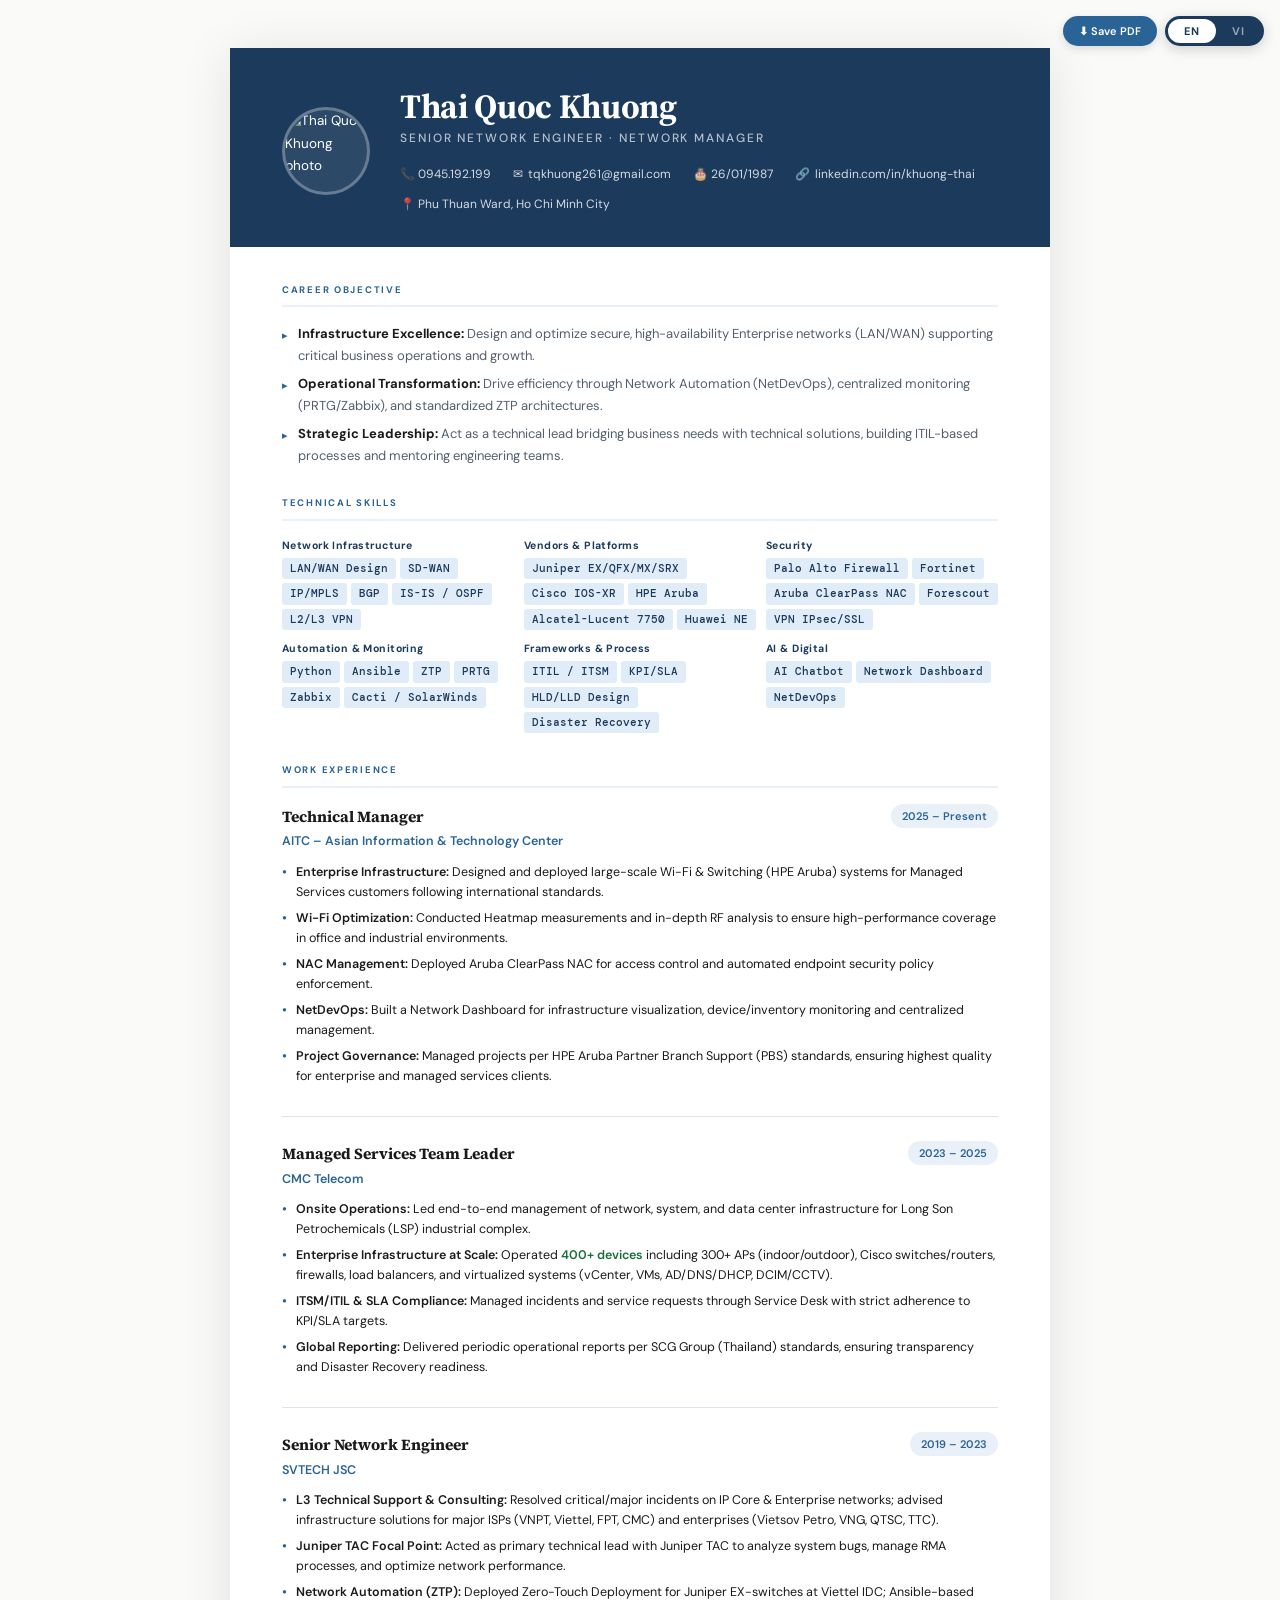
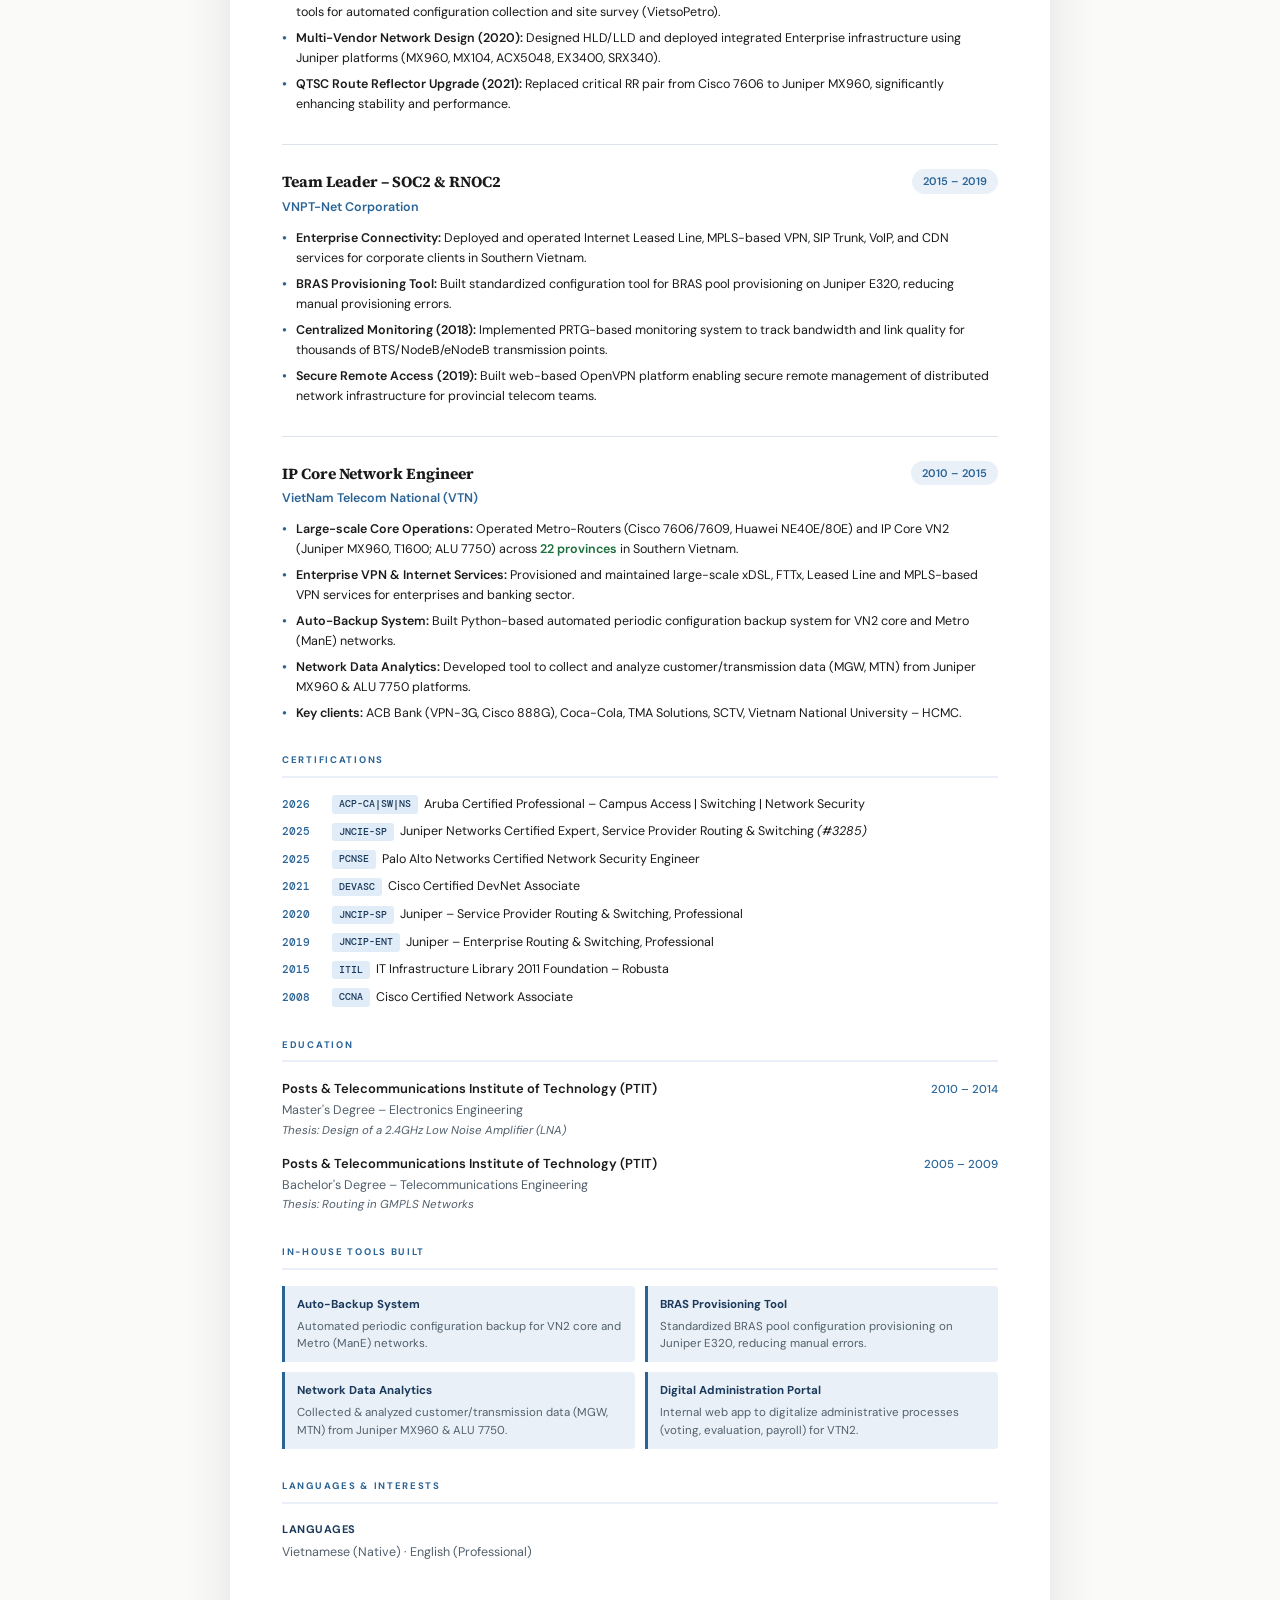
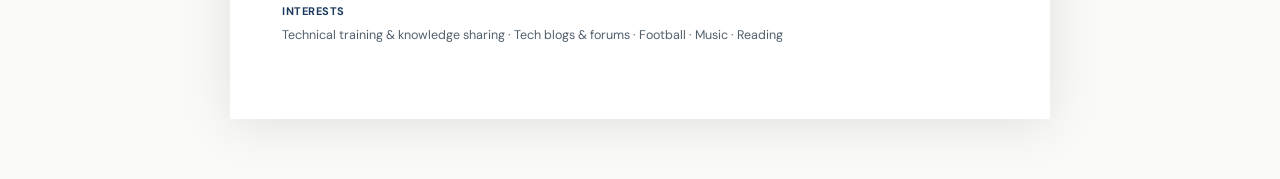
==== General/index.html @ 01f26ecb "Add CV General" ====
<!DOCTYPE html>
<html lang="en">
<head>
<meta charset="UTF-8">
<meta name="viewport" content="width=device-width, initial-scale=1.0">
<title>Thai Quoc Khuong – CV 2026</title>
<link href="https://fonts.googleapis.com/css2?family=Source+Serif+4:wght@400;600;700&family=DM+Sans:wght@300;400;500;600&family=DM+Mono:wght@400;500&display=swap" rel="stylesheet">
<style>
  :root {
    --bg: #fafaf8;
    --surface: #ffffff;
    --accent: #1b3a5c;
    --accent2: #2a6496;
    --accent-light: #e9f0f7;
    --text: #1a1a1a;
    --text-muted: #52606d;
    --border: #dde3ea;
    --tag-bg: #e0ecf7;
    --tag-text: #1b3a5c;
    --metric: #1b6f3a;
  }

  * { margin: 0; padding: 0; box-sizing: border-box; }

  body {
    font-family: 'DM Sans', sans-serif;
    background: var(--bg);
    color: var(--text);
    font-size: 13.5px;
    line-height: 1.65;
  }

  /* ── Controls ── */
  .controls {
    position: fixed;
    top: 16px; right: 16px;
    z-index: 999;
    display: flex;
    gap: 8px;
    align-items: center;
  }
  .lang-toggle {
    display: flex;
    background: var(--accent);
    border-radius: 30px;
    padding: 3px;
    box-shadow: 0 3px 14px rgba(0,0,0,0.18);
  }
  .lang-btn {
    padding: 5px 16px;
    border: none;
    border-radius: 26px;
    cursor: pointer;
    font-family: 'DM Sans', sans-serif;
    font-weight: 700;
    font-size: 11px;
    letter-spacing: 0.09em;
    transition: all 0.2s;
    background: transparent;
    color: rgba(255,255,255,0.55);
  }
  .lang-btn.active { background: #fff; color: var(--accent); }
  .ctrl-btn {
    padding: 8px 16px;
    border: none;
    border-radius: 20px;
    cursor: pointer;
    font-family: 'DM Sans', sans-serif;
    font-weight: 600;
    font-size: 11px;
    box-shadow: 0 3px 10px rgba(0,0,0,0.13);
    transition: 0.2s;
  }
  .btn-pdf  { background: var(--accent2); color: #fff; }
  .btn-pdf:hover { background: var(--accent); }

  /* ── Lang switching ── */
  [data-lang] { display: none; }
  body.lang-en [data-lang="en"],
  body.lang-vi [data-lang="vi"] { display: contents; }

  /* ── Page wrapper ── */
  .page {
    max-width: 820px;
    margin: 48px auto 60px;
    background: var(--surface);
    box-shadow: 0 6px 48px rgba(0,0,0,0.10);
  }

  /* ── Header ── */
  .cv-header {
    background: var(--accent);
    color: #fff;
    padding: 40px 52px 32px;
    display: flex;
    gap: 30px;
    align-items: center;
  }
  .header-photo-wrap {
    flex-shrink: 0;
  }
  .header-photo {
    width: 88px; height: 88px;
    border-radius: 50%;
    border: 3px solid rgba(255,255,255,0.28);
    object-fit: cover;
    display: block;
    background: rgba(255,255,255,0.08);
  }
  .header-info { flex: 1; }
  .header-name {
    font-family: 'Source Serif 4', serif;
    font-size: 34px;
    font-weight: 700;
    letter-spacing: -0.01em;
    line-height: 1.1;
    margin-bottom: 4px;
  }
  .header-title {
    font-size: 12px;
    font-weight: 500;
    letter-spacing: 0.16em;
    text-transform: uppercase;
    color: rgba(255,255,255,0.68);
    margin-bottom: 16px;
  }
  .contacts {
    display: flex;
    flex-wrap: wrap;
    gap: 10px 22px;
    font-size: 12px;
    color: rgba(255,255,255,0.82);
  }
  .contact-item { display: flex; align-items: center; gap: 5px; }
  .contact-item a { color: inherit; text-decoration: none; }

  /* ── Body ── */
  .cv-body { padding: 36px 52px 44px; }

  /* ── Section ── */
  .section { margin-bottom: 30px; }
  .section-title {
    font-size: 9.5px;
    font-weight: 700;
    letter-spacing: 0.18em;
    text-transform: uppercase;
    color: var(--accent2);
    padding-bottom: 7px;
    border-bottom: 2px solid var(--accent-light);
    margin-bottom: 16px;
  }

  /* ── Objective bullets ── */
  .obj-list { list-style: none; padding: 0; }
  .obj-list li {
    position: relative;
    padding-left: 16px;
    margin-bottom: 7px;
    font-size: 13px;
    color: var(--text-muted);
    line-height: 1.65;
  }
  .obj-list li::before {
    content: '▸';
    position: absolute; left: 0;
    color: var(--accent2);
    font-size: 11px;
    top: 3px;
  }
  .obj-list li strong { color: var(--text); }

  /* ── Skills grid ── */
  .skills-grid {
    display: grid;
    grid-template-columns: repeat(auto-fill, minmax(220px, 1fr));
    gap: 10px;
  }
  .skill-group { }
  .skill-label {
    font-size: 10.5px;
    font-weight: 700;
    color: var(--accent);
    margin-bottom: 4px;
    letter-spacing: 0.04em;
  }
  .skill-tags { display: flex; flex-wrap: wrap; gap: 4px; }
  .tag {
    background: var(--tag-bg);
    color: var(--tag-text);
    font-size: 10.5px;
    font-weight: 500;
    padding: 2px 8px;
    border-radius: 3px;
    font-family: 'DM Mono', monospace;
  }

  /* ── Experience ── */
  .exp-item {
    margin-bottom: 24px;
    padding-bottom: 24px;
    border-bottom: 1px solid var(--border);
  }
  .exp-item:last-child { border-bottom: none; margin-bottom: 0; padding-bottom: 0; }

  .exp-header {
    display: flex;
    justify-content: space-between;
    align-items: flex-start;
    gap: 12px;
    margin-bottom: 2px;
  }
  .exp-role {
    font-family: 'Source Serif 4', serif;
    font-size: 15.5px;
    font-weight: 700;
    color: var(--text);
  }
  .exp-date {
    font-size: 11px;
    font-weight: 600;
    color: var(--accent2);
    background: var(--accent-light);
    padding: 3px 11px;
    border-radius: 20px;
    white-space: nowrap;
    flex-shrink: 0;
  }
  .exp-company {
    font-size: 12.5px;
    font-weight: 600;
    color: var(--accent2);
    margin-bottom: 10px;
  }

  .exp-category {
    font-size: 10px;
    font-weight: 700;
    letter-spacing: 0.12em;
    text-transform: uppercase;
    color: var(--accent);
    margin: 10px 0 6px;
  }

  .bullet-list { list-style: none; padding: 0; }
  .bullet-list li {
    position: relative;
    padding-left: 14px;
    margin-bottom: 6px;
    font-size: 12.5px;
    color: var(--text);
    line-height: 1.6;
  }
  .bullet-list li::before {
    content: '•';
    position: absolute; left: 0;
    color: var(--accent2);
    font-weight: 700;
  }
  .bullet-list li strong { font-weight: 600; }
  .metric { color: var(--metric); font-weight: 600; }

  /* ── Certs ── */
  .cert-list { display: flex; flex-direction: column; gap: 7px; }
  .cert-row {
    display: flex;
    gap: 14px;
    align-items: baseline;
    font-size: 12.5px;
  }
  .cert-year {
    font-family: 'DM Mono', monospace;
    font-size: 11px;
    color: var(--accent2);
    font-weight: 500;
    min-width: 36px;
  }
  .cert-badge {
    display: inline-block;
    background: var(--tag-bg);
    color: var(--tag-text);
    font-family: 'DM Mono', monospace;
    font-size: 10px;
    font-weight: 500;
    padding: 1px 7px;
    border-radius: 3px;
    margin-right: 6px;
    vertical-align: middle;
  }
  .cert-name { color: var(--text); }

  /* ── Education ── */
  .edu-item { margin-bottom: 12px; }
  .edu-header {
    display: flex;
    justify-content: space-between;
    align-items: baseline;
    gap: 10px;
  }
  .edu-school { font-weight: 600; font-size: 13px; }
  .edu-year { font-size: 11.5px; color: var(--accent2); font-weight: 500; flex-shrink: 0; }
  .edu-degree { font-size: 12.5px; color: var(--text-muted); }
  .edu-thesis { font-size: 11.5px; color: var(--text-muted); font-style: italic; margin-top: 1px; }

  /* ── Tools ── */
  .tools-grid {
    display: grid;
    grid-template-columns: 1fr 1fr;
    gap: 10px;
  }
  .tool-card {
    background: var(--accent-light);
    border-left: 3px solid var(--accent2);
    padding: 10px 12px;
    border-radius: 0 4px 4px 0;
  }
  .tool-name {
    font-size: 11.5px;
    font-weight: 700;
    color: var(--accent);
    margin-bottom: 3px;
  }
  .tool-desc { font-size: 11.5px; color: var(--text-muted); line-height: 1.5; }

  /* ── Info row (languages / interests) ── */
  .info-row {
    display: flex;
    gap: 40px;
    flex-wrap: wrap;
  }
  .info-group { }
  .info-label { font-size: 11px; font-weight: 700; color: var(--accent); margin-bottom: 4px; letter-spacing: 0.05em; text-transform: uppercase; }
  .info-value { font-size: 12.5px; color: var(--text-muted); }

  /* ── Print ── */
  @media print {
    .controls { display: none; }
    body { background: #fff; }
    .page { box-shadow: none; margin: 0; max-width: 100%; }
    .exp-item { page-break-inside: avoid; }
  }

  @media (max-width: 640px) {
    .cv-header { flex-direction: column; padding: 28px 24px; }
    .cv-body { padding: 28px 24px; }
    .controls { top: 8px; right: 8px; }
    .tools-grid { grid-template-columns: 1fr; }
    .skills-grid { grid-template-columns: 1fr; }
  }
</style>
</head>
<body class="lang-en">

<!-- Controls -->
<div class="controls">
  <button class="ctrl-btn btn-pdf" onclick="window.print()">⬇ Save PDF</button>
  <div class="lang-toggle">
    <button class="lang-btn active" onclick="setLang('en')">EN</button>
    <button class="lang-btn" onclick="setLang('vi')">VI</button>
  </div>
</div>

<div class="page">

  <!-- HEADER -->
  <div class="cv-header">
    <div class="header-photo-wrap">
      <!-- Replace src with your actual photo URL -->
      <img class="header-photo" src="https://i.pravatar.cc/150?u=khuong" alt="Thai Quoc Khuong photo">
    </div>
    <div class="header-info">
      <div class="header-name">Thai Quoc Khuong</div>
      <div class="header-title">
        <span data-lang="en">Senior Network Engineer · Network Manager</span>
        <span data-lang="vi">Kỹ sư Mạng Cao cấp · Trưởng bộ phận Mạng</span>
      </div>
      <div class="contacts">
        <div class="contact-item">📞 0945.192.199</div>
        <div class="contact-item">✉ <a href="mailto:tqkhuong261@gmail.com">tqkhuong261@gmail.com</a></div>
        <div class="contact-item">🎂 26/01/1987</div>
        <div class="contact-item">🔗 <a href="https://linkedin.com/in/khuong-thai-77a56b158" target="_blank">linkedin.com/in/khuong-thai</a></div>
        <div class="contact-item">📍
          <span data-lang="en">Phu Thuan Ward, Ho Chi Minh City</span>
          <span data-lang="vi">Phường Phú Thuận, TP.HCM</span>
        </div>
      </div>
    </div>
  </div>

  <div class="cv-body">

    <!-- OBJECTIVE -->
    <div class="section">
      <div class="section-title">
        <span data-lang="en">Career Objective</span>
        <span data-lang="vi">Mục tiêu nghề nghiệp</span>
      </div>
      <ul class="obj-list">
        <li>
          <span data-lang="en"><strong>Infrastructure Excellence:</strong> Design and optimize secure, high-availability Enterprise networks (LAN/WAN) supporting critical business operations and growth.</span>
          <span data-lang="vi"><strong>Vận hành & Ổn định:</strong> Đảm bảo hạ tầng mạng LAN/WAN tại trụ sở và các chi nhánh luôn có tính sẵn sàng cao (High Availability), tuân thủ nghiêm ngặt các tiêu chuẩn an ninh thông tin.</span>
        </li>
        <li>
          <span data-lang="en"><strong>Operational Transformation:</strong> Drive efficiency through Network Automation (NetDevOps), centralized monitoring (PRTG/Zabbix), and standardized ZTP architectures.</span>
          <span data-lang="vi"><strong>Tối ưu & Tự động hóa:</strong> Áp dụng kinh nghiệm NetDevOps để xây dựng hệ thống giám sát tập trung (PRTG/Cacti), tự động hóa cấu hình và tối ưu hóa băng thông giữa các Site và DR Site.</span>
        </li>
        <li>
          <span data-lang="en"><strong>Strategic Leadership:</strong> Act as a technical lead bridging business needs with technical solutions, building ITIL-based processes and mentoring engineering teams.</span>
          <span data-lang="vi"><strong>Quản trị chiến lược:</strong> Xây dựng quy trình vận hành mạng chuẩn ITIL, kết nối đội ngũ kỹ thuật và các bộ phận nghiệp vụ để hỗ trợ các dự án chuyển đổi số hạ tầng.</span>
        </li>
      </ul>
    </div>

    <!-- TECHNICAL SKILLS -->
    <div class="section">
      <div class="section-title">
        <span data-lang="en">Technical Skills</span>
        <span data-lang="vi">Kỹ năng kỹ thuật</span>
      </div>
      <div class="skills-grid">
        <div class="skill-group">
          <div class="skill-label">
            <span data-lang="en">Network Infrastructure</span>
            <span data-lang="vi">Hạ tầng mạng</span>
          </div>
          <div class="skill-tags">
            <span class="tag">LAN/WAN Design</span>
            <span class="tag">SD-WAN</span>
            <span class="tag">IP/MPLS</span>
            <span class="tag">BGP</span>
            <span class="tag">IS-IS / OSPF</span>
            <span class="tag">L2/L3 VPN</span>
          </div>
        </div>
        <div class="skill-group">
          <div class="skill-label">
            <span data-lang="en">Vendors & Platforms</span>
            <span data-lang="vi">Thiết bị & Nền tảng</span>
          </div>
          <div class="skill-tags">
            <span class="tag">Juniper EX/QFX/MX/SRX</span>
            <span class="tag">Cisco IOS-XR</span>
            <span class="tag">HPE Aruba</span>
            <span class="tag">Alcatel-Lucent 7750</span>
            <span class="tag">Huawei NE</span>
          </div>
        </div>
        <div class="skill-group">
          <div class="skill-label">
            <span data-lang="en">Security</span>
            <span data-lang="vi">Bảo mật</span>
          </div>
          <div class="skill-tags">
            <span class="tag">Palo Alto Firewall</span>
            <span class="tag">Fortinet</span>
            <span class="tag">Aruba ClearPass NAC</span>
            <span class="tag">Forescout</span>
            <span class="tag">VPN IPsec/SSL</span>
          </div>
        </div>
        <div class="skill-group">
          <div class="skill-label">
            <span data-lang="en">Automation & Monitoring</span>
            <span data-lang="vi">Tự động hóa & Giám sát</span>
          </div>
          <div class="skill-tags">
            <span class="tag">Python</span>
            <span class="tag">Ansible</span>
            <span class="tag">ZTP</span>
            <span class="tag">PRTG</span>
            <span class="tag">Zabbix</span>
            <span class="tag">Cacti / SolarWinds</span>
          </div>
        </div>
        <div class="skill-group">
          <div class="skill-label">
            <span data-lang="en">Frameworks & Process</span>
            <span data-lang="vi">Quy trình & Phương pháp</span>
          </div>
          <div class="skill-tags">
            <span class="tag">ITIL / ITSM</span>
            <span class="tag">KPI/SLA</span>
            <span class="tag">HLD/LLD Design</span>
            <span class="tag">Disaster Recovery</span>
          </div>
        </div>
        <div class="skill-group">
          <div class="skill-label">AI & Digital</div>
          <div class="skill-tags">
            <span class="tag">AI Chatbot</span>
            <span class="tag">Network Dashboard</span>
            <span class="tag">NetDevOps</span>
          </div>
        </div>
      </div>
    </div>

    <!-- EXPERIENCE -->
    <div class="section">
      <div class="section-title">
        <span data-lang="en">Work Experience</span>
        <span data-lang="vi">Kinh nghiệm làm việc</span>
      </div>

      <!-- AITC -->
      <div class="exp-item">
        <div class="exp-header">
          <div class="exp-role">
            <span data-lang="en">Technical Manager</span>
            <span data-lang="vi">Trưởng bộ phận Kỹ thuật</span>
          </div>
          <div class="exp-date">2025 – <span data-lang="en">Present</span><span data-lang="vi">Nay</span></div>
        </div>
        <div class="exp-company">AITC – Asian Information & Technology Center</div>
        <ul class="bullet-list">
          <li>
            <span data-lang="en"><strong>Enterprise Infrastructure:</strong> Designed and deployed large-scale Wi-Fi & Switching (HPE Aruba) systems for Managed Services customers following international standards.</span>
            <span data-lang="vi"><strong>Hạ tầng Enterprise:</strong> Thiết kế và triển khai hệ thống mạng Wi-Fi & Switching (HPE Aruba) quy mô lớn cho khách hàng Managed Services theo tiêu chuẩn quốc tế.</span>
          </li>
          <li>
            <span data-lang="en"><strong>Wi-Fi Optimization:</strong> Conducted Heatmap measurements and in-depth RF analysis to ensure high-performance coverage in office and industrial environments.</span>
            <span data-lang="vi"><strong>Tối ưu hóa Wi-Fi:</strong> Đo kiểm Heatmap và phân tích vô tuyến (RF) chuyên sâu, đảm bảo vùng phủ sóng hiệu suất cao cho môi trường văn phòng và nhà xưởng.</span>
          </li>
          <li>
            <span data-lang="en"><strong>NAC Management:</strong> Deployed Aruba ClearPass NAC for access control and automated endpoint security policy enforcement.</span>
            <span data-lang="vi"><strong>Quản trị NAC:</strong> Triển khai giải pháp Aruba ClearPass NAC để kiểm soát truy cập và tự động hóa chính sách an ninh thiết bị đầu cuối.</span>
          </li>
          <li>
            <span data-lang="en"><strong>NetDevOps:</strong> Built a Network Dashboard for infrastructure visualization, device/inventory monitoring and centralized management.</span>
            <span data-lang="vi"><strong>Số hóa vận hành (NetDevOps):</strong> Xây dựng Network Dashboard giúp trực quan hóa dữ liệu hạ tầng, giám sát danh sách thiết bị/vật tư tập trung.</span>
          </li>
          <li>
            <span data-lang="en"><strong>Project Governance:</strong> Managed projects per HPE Aruba Partner Branch Support (PBS) standards, ensuring highest quality for enterprise and managed services clients.</span>
            <span data-lang="vi"><strong>Chuẩn hóa dự án:</strong> Quản lý và thực thi dự án theo tiêu chuẩn Partner HPE Aruba (PBS), đảm bảo chất lượng dịch vụ cao nhất cho khách hàng doanh nghiệp và Managed Services.</span>
          </li>
        </ul>
      </div>

      <!-- CMC Telecom -->
      <div class="exp-item">
        <div class="exp-header">
          <div class="exp-role">
            <span data-lang="en">Managed Services Team Leader</span>
            <span data-lang="vi">Trưởng nhóm Quản lý Dịch vụ</span>
          </div>
          <div class="exp-date">2023 – 2025</div>
        </div>
        <div class="exp-company">CMC Telecom</div>
        <ul class="bullet-list">
          <li>
            <span data-lang="en"><strong>Onsite Operations:</strong> Led end-to-end management of network, system, and data center infrastructure for Long Son Petrochemicals (LSP) industrial complex.</span>
            <span data-lang="vi"><strong>Quản lý vận hành toàn diện:</strong> Điều hành đội ngũ Onsite quản trị hạ tầng Mạng, Hệ thống và Data Center cho Tổ hợp hóa dầu Long Sơn (LSP).</span>
          </li>
          <li>
            <span data-lang="en"><strong>Enterprise Infrastructure at Scale:</strong> Operated <span class="metric">400+ devices</span> including 300+ APs (indoor/outdoor), Cisco switches/routers, firewalls, load balancers, and virtualized systems (vCenter, VMs, AD/DNS/DHCP, DCIM/CCTV).</span>
            <span data-lang="vi"><strong>Hạ tầng Enterprise quy mô lớn:</strong> Vận hành hệ thống <span class="metric">400+ thiết bị</span> (300+ APs, Cisco Switch/Router, Wireless, Firewall, Load Balancer) và hệ thống ảo hóa (vCenter, VMs, AD/DNS/DHCP, DCIM/CCTV).</span>
          </li>
          <li>
            <span data-lang="en"><strong>ITSM/ITIL & SLA Compliance:</strong> Managed incidents and service requests through Service Desk with strict adherence to KPI/SLA targets.</span>
            <span data-lang="vi"><strong>Tiêu chuẩn ITIL & SLA:</strong> Tiếp nhận và xử lý sự cố qua ServiceDesk, tuân thủ nghiêm ngặt KPI/SLA và quy trình ITSM/ITIL Foundation.</span>
          </li>
          <li>
            <span data-lang="en"><strong>Global Reporting:</strong> Delivered periodic operational reports per SCG Group (Thailand) standards, ensuring transparency and Disaster Recovery readiness.</span>
            <span data-lang="vi"><strong>Báo cáo quốc tế:</strong> Thực hiện giám sát tập trung qua PRTG/Cacti và báo cáo vận hành theo tiêu chuẩn tập đoàn SCG (Thái Lan), đảm bảo sẵn sàng cho kịch bản Disaster Recovery.</span>
          </li>
        </ul>
      </div>

      <!-- SVTECH -->
      <div class="exp-item">
        <div class="exp-header">
          <div class="exp-role">
            <span data-lang="en">Senior Network Engineer</span>
            <span data-lang="vi">Kỹ sư mạng cấp cao</span>
          </div>
          <div class="exp-date">2019 – 2023</div>
        </div>
        <div class="exp-company">SVTECH JSC</div>
        <ul class="bullet-list">
          <li>
            <span data-lang="en"><strong>L3 Technical Support & Consulting:</strong> Resolved critical/major incidents on IP Core & Enterprise networks; advised infrastructure solutions for major ISPs (VNPT, Viettel, FPT, CMC) and enterprises (Vietsov Petro, VNG, QTSC, TTC).</span>
            <span data-lang="vi"><strong>Hỗ trợ kỹ thuật L3 & Tư vấn giải pháp:</strong> Xử lý sự cố Critical/Major trên hệ thống mạng và tư vấn hạ tầng cho nhóm Enterprise lớn (Vietsov Petro, VNG, QTSC, TTC) và các ISP.</span>
          </li>
          <li>
            <span data-lang="en"><strong>Juniper TAC Focal Point:</strong> Acted as primary technical lead with Juniper TAC to analyze system bugs, manage RMA processes, and optimize network performance.</span>
            <span data-lang="vi"><strong>Đầu mối Juniper TAC:</strong> Đại diện kỹ thuật phối hợp với Juniper TAC phân tích lỗi hệ thống (Bug), thực hiện RMA và tối ưu hóa hiệu suất mạng.</span>
          </li>
          <li>
            <span data-lang="en"><strong>Network Automation (ZTP):</strong> Deployed Zero-Touch Deployment for Juniper EX-switches at Viettel IDC; Ansible-based tools for automated configuration collection and site survey (VietsoPetro).</span>
            <span data-lang="vi"><strong>Tự động hóa (ZTP):</strong> Triển khai Zero-Touch Deployment cho EX-Switch tại Viettel-IDC; ứng dụng Ansible tự động hóa thu thập cấu hình/Site Survey tại VietsoPetro.</span>
          </li>
          <li>
            <span data-lang="en"><strong>Multi-Vendor Network Design (2020):</strong> Designed HLD/LLD and deployed integrated Enterprise infrastructure using Juniper platforms (MX960, MX104, ACX5048, EX3400, SRX340).</span>
            <span data-lang="vi"><strong>Thiết kế mạng đa chủng loại (2020):</strong> Thiết kế HLD/LLD và triển khai hạ tầng Enterprise tích hợp sử dụng Juniper MX960, MX104, ACX5048, EX3400, SRX340.</span>
          </li>
          <li>
            <span data-lang="en"><strong>QTSC Route Reflector Upgrade (2021):</strong> Replaced critical RR pair from Cisco 7606 to Juniper MX960, significantly enhancing stability and performance.</span>
            <span data-lang="vi"><strong>Nâng cấp Route Reflector QTSC (2021):</strong> Thay thế cặp Route Reflector từ Cisco 7606 sang Juniper MX960, cải thiện đáng kể tính ổn định và hiệu suất.</span>
          </li>
        </ul>
      </div>

      <!-- VNPT-NET -->
      <div class="exp-item">
        <div class="exp-header">
          <div class="exp-role">
            <span data-lang="en">Team Leader – SOC2 & RNOC2</span>
            <span data-lang="vi">Trưởng nhóm Dịch vụ – SOC2 & RNOC2</span>
          </div>
          <div class="exp-date">2015 – 2019</div>
        </div>
        <div class="exp-company">VNPT-Net Corporation</div>
        <ul class="bullet-list">
          <li>
            <span data-lang="en"><strong>Enterprise Connectivity:</strong> Deployed and operated Internet Leased Line, MPLS-based VPN, SIP Trunk, VoIP, and CDN services for corporate clients in Southern Vietnam.</span>
            <span data-lang="vi"><strong>Quản trị WAN & Dịch vụ Enterprise:</strong> Triển khai và vận hành Internet Leased Line, VPN IP/MPLS, SIP Trunk, VoIP, CDN cho khối khách hàng tập đoàn và doanh nghiệp lớn tại miền Nam.</span>
          </li>
          <li>
            <span data-lang="en"><strong>BRAS Provisioning Tool:</strong> Built standardized configuration tool for BRAS pool provisioning on Juniper E320, reducing manual provisioning errors.</span>
            <span data-lang="vi"><strong>BRAS Provisioning Tool:</strong> Công cụ chuẩn hoá cấu hình khai báo Pool BRAS trên Juniper E320, giảm thiểu sai sót thủ công.</span>
          </li>
          <li>
            <span data-lang="en"><strong>Centralized Monitoring (2018):</strong> Implemented PRTG-based monitoring system to track bandwidth and link quality for thousands of BTS/NodeB/eNodeB transmission points.</span>
            <span data-lang="vi"><strong>Hệ thống giám sát (2018):</strong> Triển khai giải pháp PRTG theo dõi băng thông và chất lượng kênh truyền cho hàng nghìn điểm kết nối BTS/NodeB/eNodeB.</span>
          </li>
          <li>
            <span data-lang="en"><strong>Secure Remote Access (2019):</strong> Built web-based OpenVPN platform enabling secure remote management of distributed network infrastructure for provincial telecom teams.</span>
            <span data-lang="vi"><strong>Giải pháp Remote Access (2019):</strong> Xây dựng nền tảng truy cập từ xa qua OpenVPN cho các Viễn thông tỉnh/thành quản trị thiết bị từ xa an toàn.</span>
          </li>
        </ul>
      </div>

      <!-- VTN -->
      <div class="exp-item">
        <div class="exp-header">
          <div class="exp-role">
            <span data-lang="en">IP Core Network Engineer</span>
            <span data-lang="vi">Kỹ sư mạng IP Core</span>
          </div>
          <div class="exp-date">2010 – 2015</div>
        </div>
        <div class="exp-company">
          <span data-lang="en">VietNam Telecom National (VTN)</span>
          <span data-lang="vi">Công ty Viễn thông Liên tỉnh (VTN)</span>
        </div>
        <ul class="bullet-list">
          <li>
            <span data-lang="en"><strong>Large-scale Core Operations:</strong> Operated Metro-Routers (Cisco 7606/7609, Huawei NE40E/80E) and IP Core VN2 (Juniper MX960, T1600; ALU 7750) across <span class="metric">22 provinces</span> in Southern Vietnam.</span>
            <span data-lang="vi"><strong>Quản trị hạ tầng WAN/LAN quy mô lớn:</strong> Vận hành và tối ưu hệ thống Core/Edge đa nền tảng (Cisco 7606/7609, Huawei NE40E, Juniper MX960/T1600, ALU 7750) tại <span class="metric">22 tỉnh/thành</span> khu vực phía Nam.</span>
          </li>
          <li>
            <span data-lang="en"><strong>Enterprise VPN & Internet Services:</strong> Provisioned and maintained large-scale xDSL, FTTx, Leased Line and MPLS-based VPN services for enterprises and banking sector.</span>
            <span data-lang="vi"><strong>VPN Doanh nghiệp & Dịch vụ Internet:</strong> Cung cấp và duy trì ổn định hạ tầng xDSL, FTTx, Leased Line và VPN IP/MPLS cho tập đoàn lớn và ngân hàng.</span>
          </li>
          <li>
            <span data-lang="en"><strong>Auto-Backup System:</strong> Built Python-based automated periodic configuration backup system for VN2 core and Metro (ManE) networks.</span>
            <span data-lang="vi"><strong>Hệ thống Auto-Backup:</strong> Xây dựng công cụ Python tự động hóa sao lưu cấu hình định kỳ cho toàn bộ hệ thống lõi VN2 và Metro (ManE).</span>
          </li>
          <li>
            <span data-lang="en"><strong>Network Data Analytics:</strong> Developed tool to collect and analyze customer/transmission data (MGW, MTN) from Juniper MX960 & ALU 7750 platforms.</span>
            <span data-lang="vi"><strong>Network Data Analytics:</strong> Phát triển công cụ thống kê dữ liệu khách hàng và kênh truyền (MGW, MTN) trực tiếp từ Juniper MX960 & ALU 7750.</span>
          </li>
          <li>
            <span data-lang="en"><strong>Key clients:</strong> ACB Bank (VPN-3G, Cisco 888G), Coca-Cola, TMA Solutions, SCTV, Vietnam National University – HCMC.</span>
            <span data-lang="vi"><strong>Khách hàng tiêu biểu:</strong> Ngân hàng ACB (VPN-3G, Cisco 888G), Coca-Cola, TMA Solutions, SCTV, Đại học Quốc gia TP.HCM.</span>
          </li>
        </ul>
      </div>
    </div>

    <!-- CERTIFICATIONS -->
    <div class="section">
      <div class="section-title">
        <span data-lang="en">Certifications</span>
        <span data-lang="vi">Chứng chỉ</span>
      </div>
      <div class="cert-list">
        <div class="cert-row">
          <span class="cert-year">2026</span>
          <span><span class="cert-badge">ACP-CA|SW|NS</span><span class="cert-name">Aruba Certified Professional – Campus Access | Switching | Network Security</span></span>
        </div>
        <div class="cert-row">
          <span class="cert-year">2025</span>
          <span><span class="cert-badge">JNCIE-SP</span><span class="cert-name">Juniper Networks Certified Expert, Service Provider Routing & Switching <em>(#3285)</em></span></span>
        </div>
        <div class="cert-row">
          <span class="cert-year">2025</span>
          <span><span class="cert-badge">PCNSE</span><span class="cert-name">Palo Alto Networks Certified Network Security Engineer</span></span>
        </div>
        <div class="cert-row">
          <span class="cert-year">2021</span>
          <span><span class="cert-badge">DEVASC</span><span class="cert-name">Cisco Certified DevNet Associate</span></span>
        </div>
        <div class="cert-row">
          <span class="cert-year">2020</span>
          <span><span class="cert-badge">JNCIP-SP</span><span class="cert-name">Juniper – Service Provider Routing & Switching, Professional</span></span>
        </div>
        <div class="cert-row">
          <span class="cert-year">2019</span>
          <span><span class="cert-badge">JNCIP-ENT</span><span class="cert-name">Juniper – Enterprise Routing & Switching, Professional</span></span>
        </div>
        <div class="cert-row">
          <span class="cert-year">2015</span>
          <span><span class="cert-badge">ITIL</span><span class="cert-name">IT Infrastructure Library 2011 Foundation – Robusta</span></span>
        </div>
        <div class="cert-row">
          <span class="cert-year">2008</span>
          <span><span class="cert-badge">CCNA</span><span class="cert-name">Cisco Certified Network Associate</span></span>
        </div>
      </div>
    </div>

    <!-- EDUCATION -->
    <div class="section">
      <div class="section-title">
        <span data-lang="en">Education</span>
        <span data-lang="vi">Học vấn</span>
      </div>
      <div class="edu-item">
        <div class="edu-header">
          <div class="edu-school">
            <span data-lang="en">Posts & Telecommunications Institute of Technology (PTIT)</span>
            <span data-lang="vi">Học viện Công nghệ Bưu chính Viễn thông (PTIT)</span>
          </div>
          <div class="edu-year">2010 – 2014</div>
        </div>
        <div class="edu-degree">
          <span data-lang="en">Master's Degree – Electronics Engineering</span>
          <span data-lang="vi">Thạc sỹ Điện – Điện tử</span>
        </div>
        <div class="edu-thesis">
          <span data-lang="en">Thesis: Design of a 2.4GHz Low Noise Amplifier (LNA)</span>
          <span data-lang="vi">Luận văn: Thiết kế bộ Low Noise Amplifier cho tần số 2.4GHz (LNA)</span>
        </div>
      </div>
      <div class="edu-item">
        <div class="edu-header">
          <div class="edu-school">
            <span data-lang="en">Posts & Telecommunications Institute of Technology (PTIT)</span>
            <span data-lang="vi">Học viện Công nghệ Bưu chính Viễn thông (PTIT)</span>
          </div>
          <div class="edu-year">2005 – 2009</div>
        </div>
        <div class="edu-degree">
          <span data-lang="en">Bachelor's Degree – Telecommunications Engineering</span>
          <span data-lang="vi">Kỹ sư Điện tử Viễn thông</span>
        </div>
        <div class="edu-thesis">
          <span data-lang="en">Thesis: Routing in GMPLS Networks</span>
          <span data-lang="vi">Luận văn: Định tuyến trong GMPLS</span>
        </div>
      </div>
    </div>

    <!-- TOOLS -->
    <div class="section">
      <div class="section-title">
        <span data-lang="en">In-House Tools Built</span>
        <span data-lang="vi">Công cụ tự phát triển</span>
      </div>
      <div class="tools-grid">
        <div class="tool-card">
          <div class="tool-name">Auto-Backup System</div>
          <div class="tool-desc">
            <span data-lang="en">Automated periodic configuration backup for VN2 core and Metro (ManE) networks.</span>
            <span data-lang="vi">Tự động hóa sao lưu cấu hình định kỳ cho toàn bộ hệ thống lõi VN2 và mạng Metro (ManE).</span>
          </div>
        </div>
        <div class="tool-card">
          <div class="tool-name">BRAS Provisioning Tool</div>
          <div class="tool-desc">
            <span data-lang="en">Standardized BRAS pool configuration provisioning on Juniper E320, reducing manual errors.</span>
            <span data-lang="vi">Chuẩn hoá cấu hình khai báo Pool BRAS trên Juniper E320, giảm thiểu sai sót thủ công.</span>
          </div>
        </div>
        <div class="tool-card">
          <div class="tool-name">Network Data Analytics</div>
          <div class="tool-desc">
            <span data-lang="en">Collected & analyzed customer/transmission data (MGW, MTN) from Juniper MX960 & ALU 7750.</span>
            <span data-lang="vi">Thống kê dữ liệu khách hàng và kênh truyền (MGW, MTN) trực tiếp từ Juniper MX960 & ALU 7750.</span>
          </div>
        </div>
        <div class="tool-card">
          <div class="tool-name">Digital Administration Portal</div>
          <div class="tool-desc">
            <span data-lang="en">Internal web app to digitalize administrative processes (voting, evaluation, payroll) for VTN2.</span>
            <span data-lang="vi">Website số hóa quy trình quản trị nội bộ (bình bầu, đánh giá tín nhiệm, tính lương) cho VTN2.</span>
          </div>
        </div>
      </div>
    </div>

    <!-- LANGUAGES & INTERESTS -->
    <div class="section">
      <div class="section-title">
        <span data-lang="en">Languages & Interests</span>
        <span data-lang="vi">Ngôn ngữ & Sở thích</span>
      </div>
      <div class="info-row">
        <div class="info-group">
          <div class="info-label">
            <span data-lang="en">Languages</span>
            <span data-lang="vi">Ngôn ngữ</span>
          </div>
          <div class="info-value">
            <span data-lang="en">Vietnamese (Native) · English (Professional)</span>
            <span data-lang="vi">Tiếng Việt (Bản ngữ) · Tiếng Anh (Chuyên nghiệp)</span>
          </div>
        </div>
        <div class="info-group">
          <div class="info-label">
            <span data-lang="en">Interests</span>
            <span data-lang="vi">Sở thích</span>
          </div>
          <div class="info-value">
            <span data-lang="en">Technical training & knowledge sharing · Tech blogs & forums · Football · Music · Reading</span>
            <span data-lang="vi">Đào tạo & chia sẻ kiến thức · Đọc blog & diễn đàn công nghệ · Đá bóng · Nghe nhạc · Đọc sách</span>
          </div>
        </div>
      </div>
    </div>

  </div><!-- end cv-body -->
</div><!-- end page -->

<script>
  function setLang(lang) {
    document.body.className = 'lang-' + lang;
    document.querySelectorAll('.lang-btn').forEach(b => {
      b.classList.toggle('active', b.textContent.toLowerCase() === lang);
    });
    document.documentElement.lang = lang;
  }
</script>
</body>
</html>
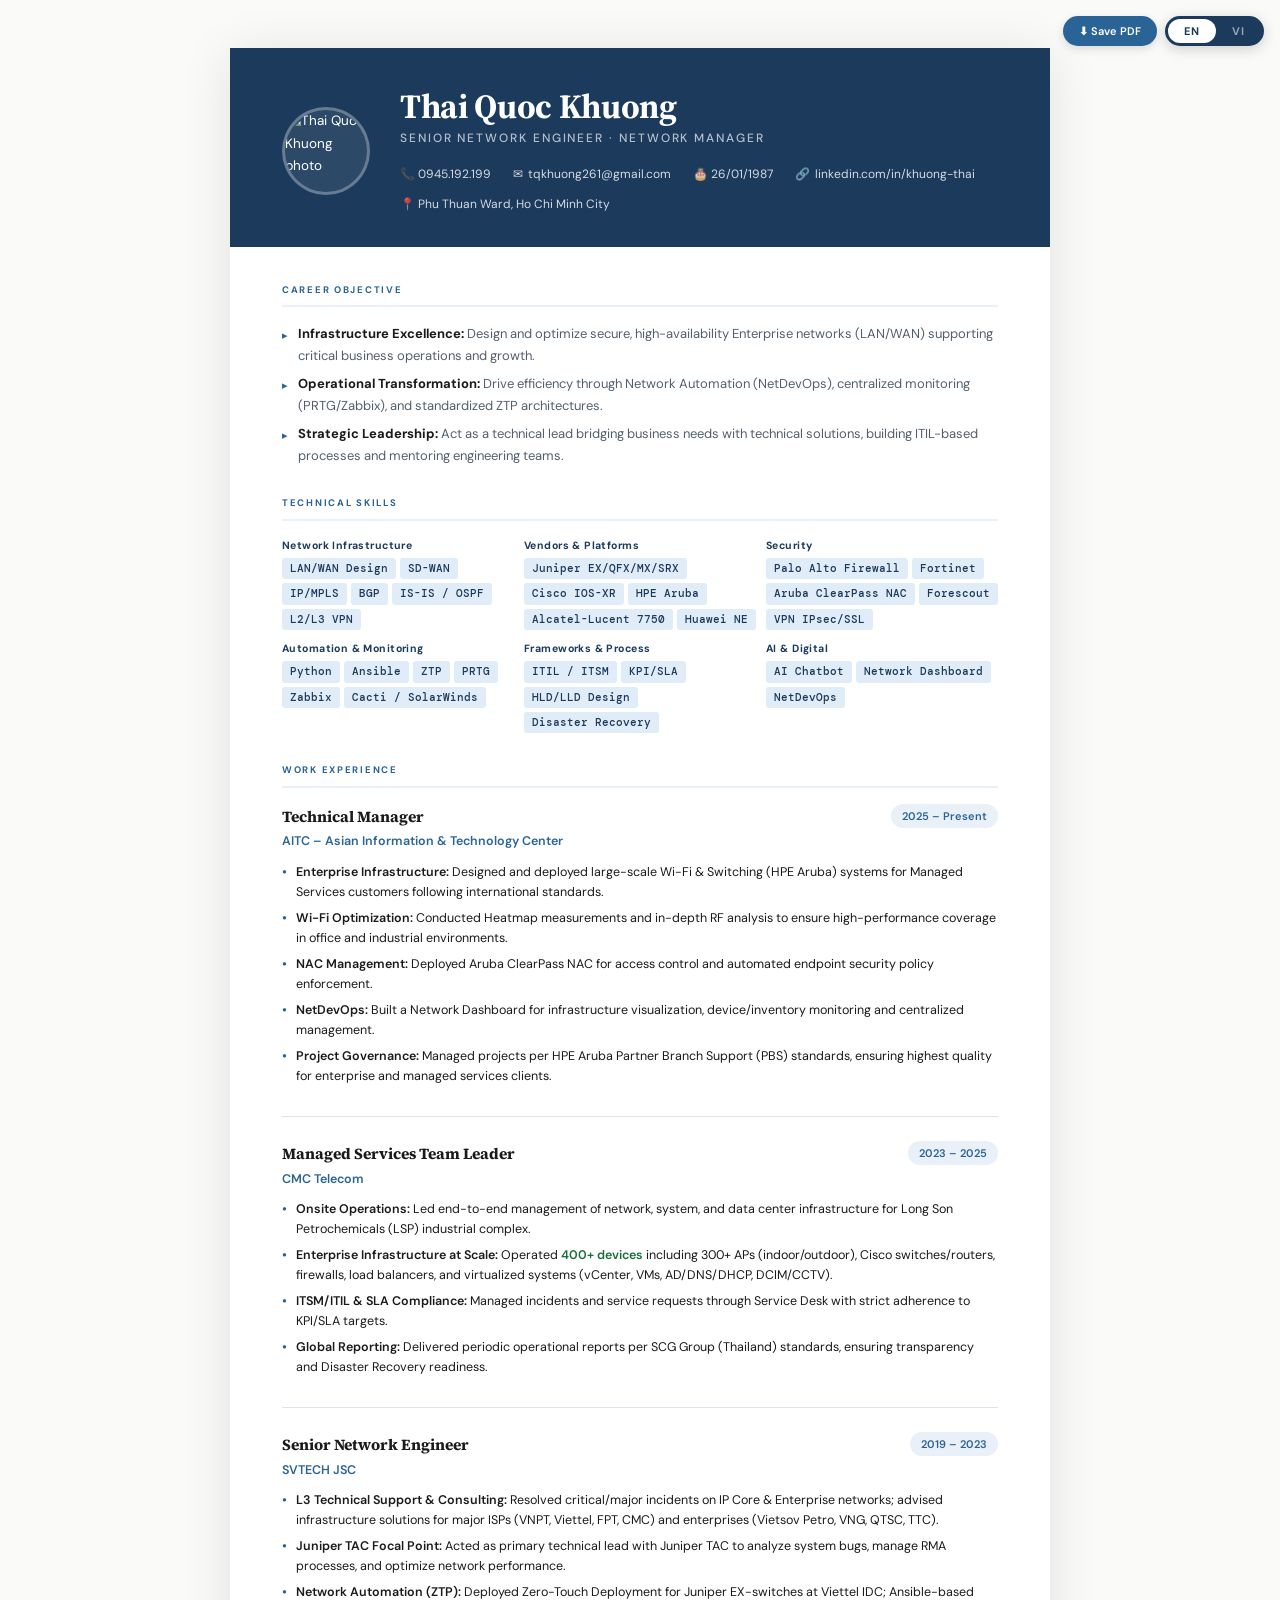
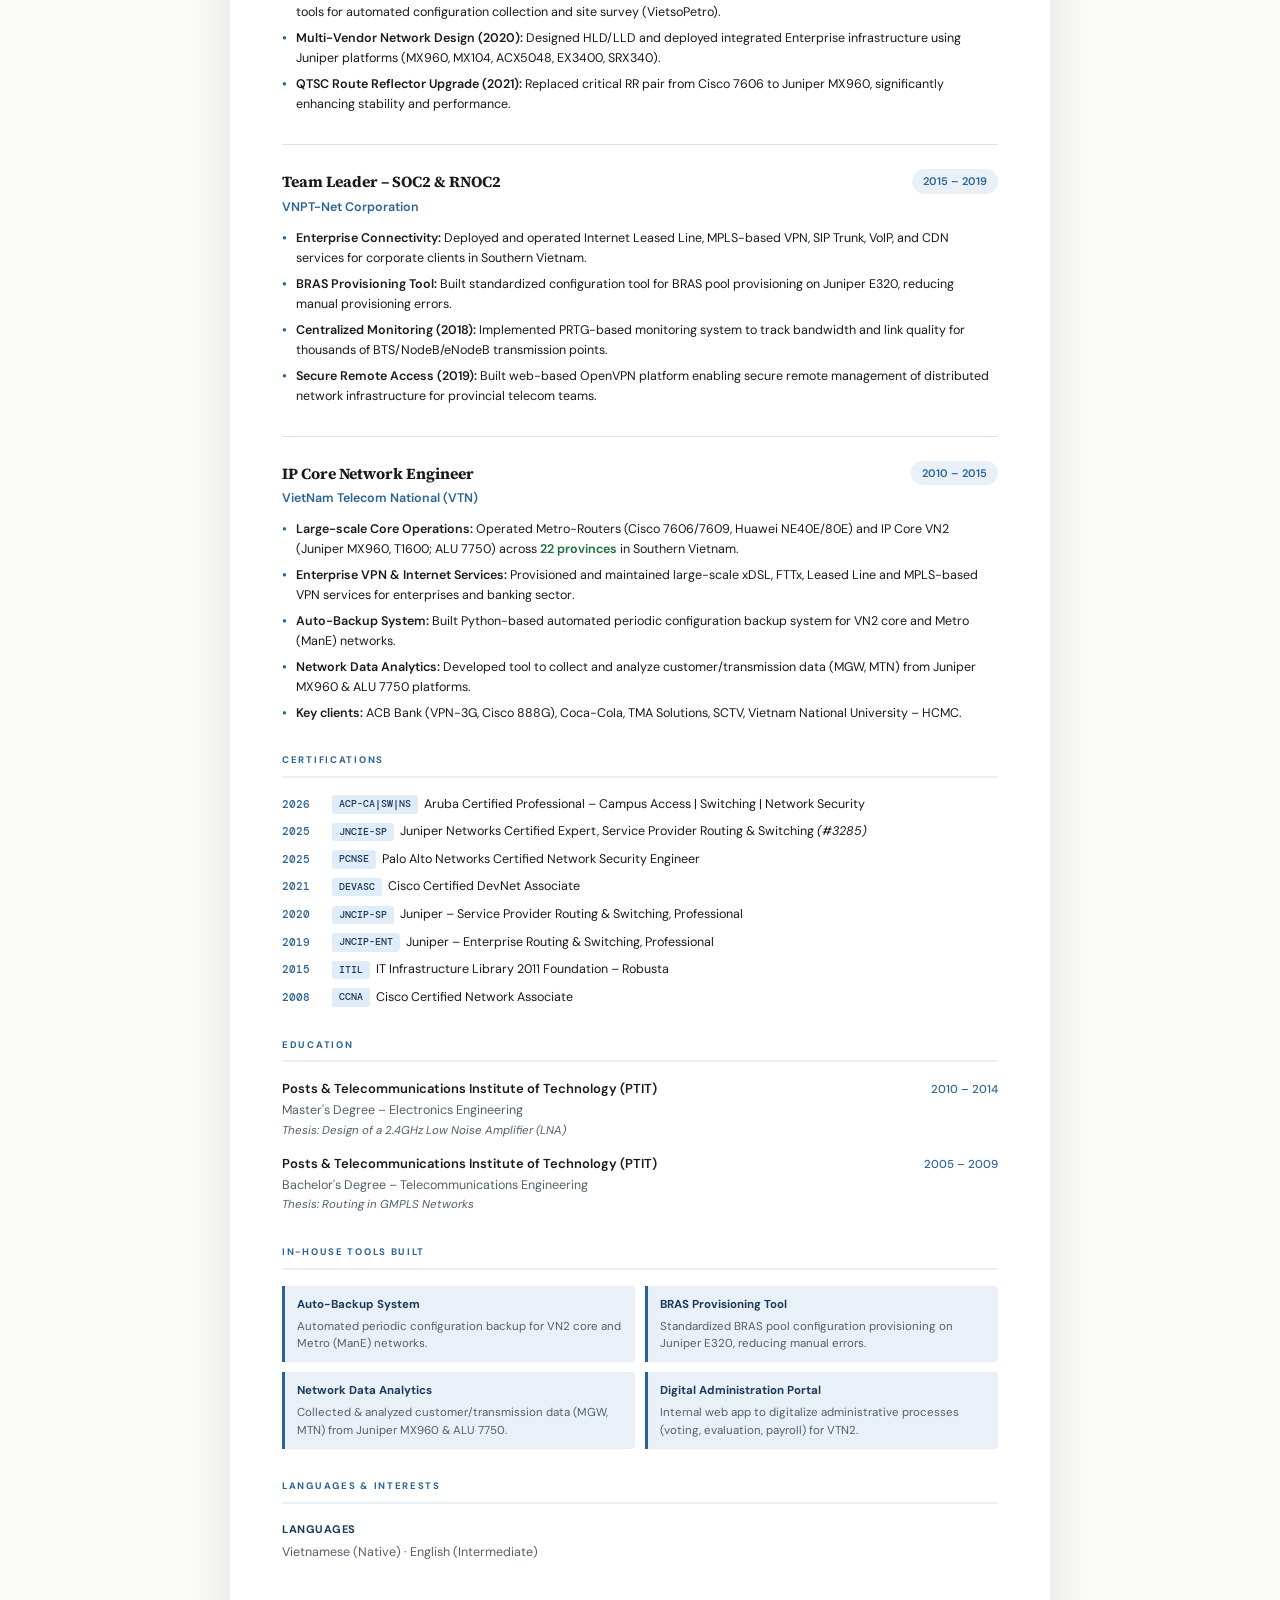
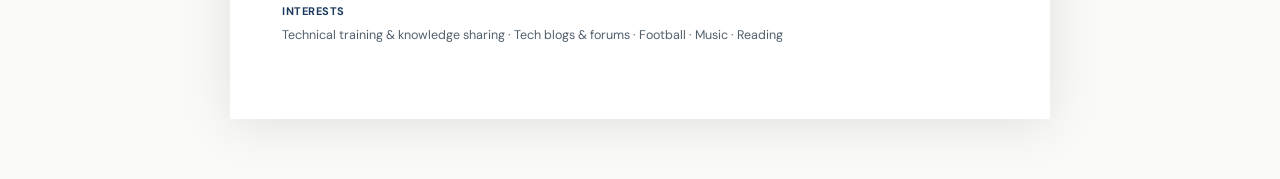
==== commit 60b933bb: "Update index.html" ====
--- a/General/index.html
+++ b/General/index.html
@@ -802,8 +802,8 @@
             <span data-lang="vi">Ngôn ngữ</span>
           </div>
           <div class="info-value">
-            <span data-lang="en">Vietnamese (Native) · English (Professional)</span>
-            <span data-lang="vi">Tiếng Việt (Bản ngữ) · Tiếng Anh (Chuyên nghiệp)</span>
+            <span data-lang="en">Vietnamese (Native) · English (Intermediate)</span>
+            <span data-lang="vi">Tiếng Việt (Bản ngữ) · Tiếng Anh (Trung cấp)</span>
           </div>
         </div>
         <div class="info-group">
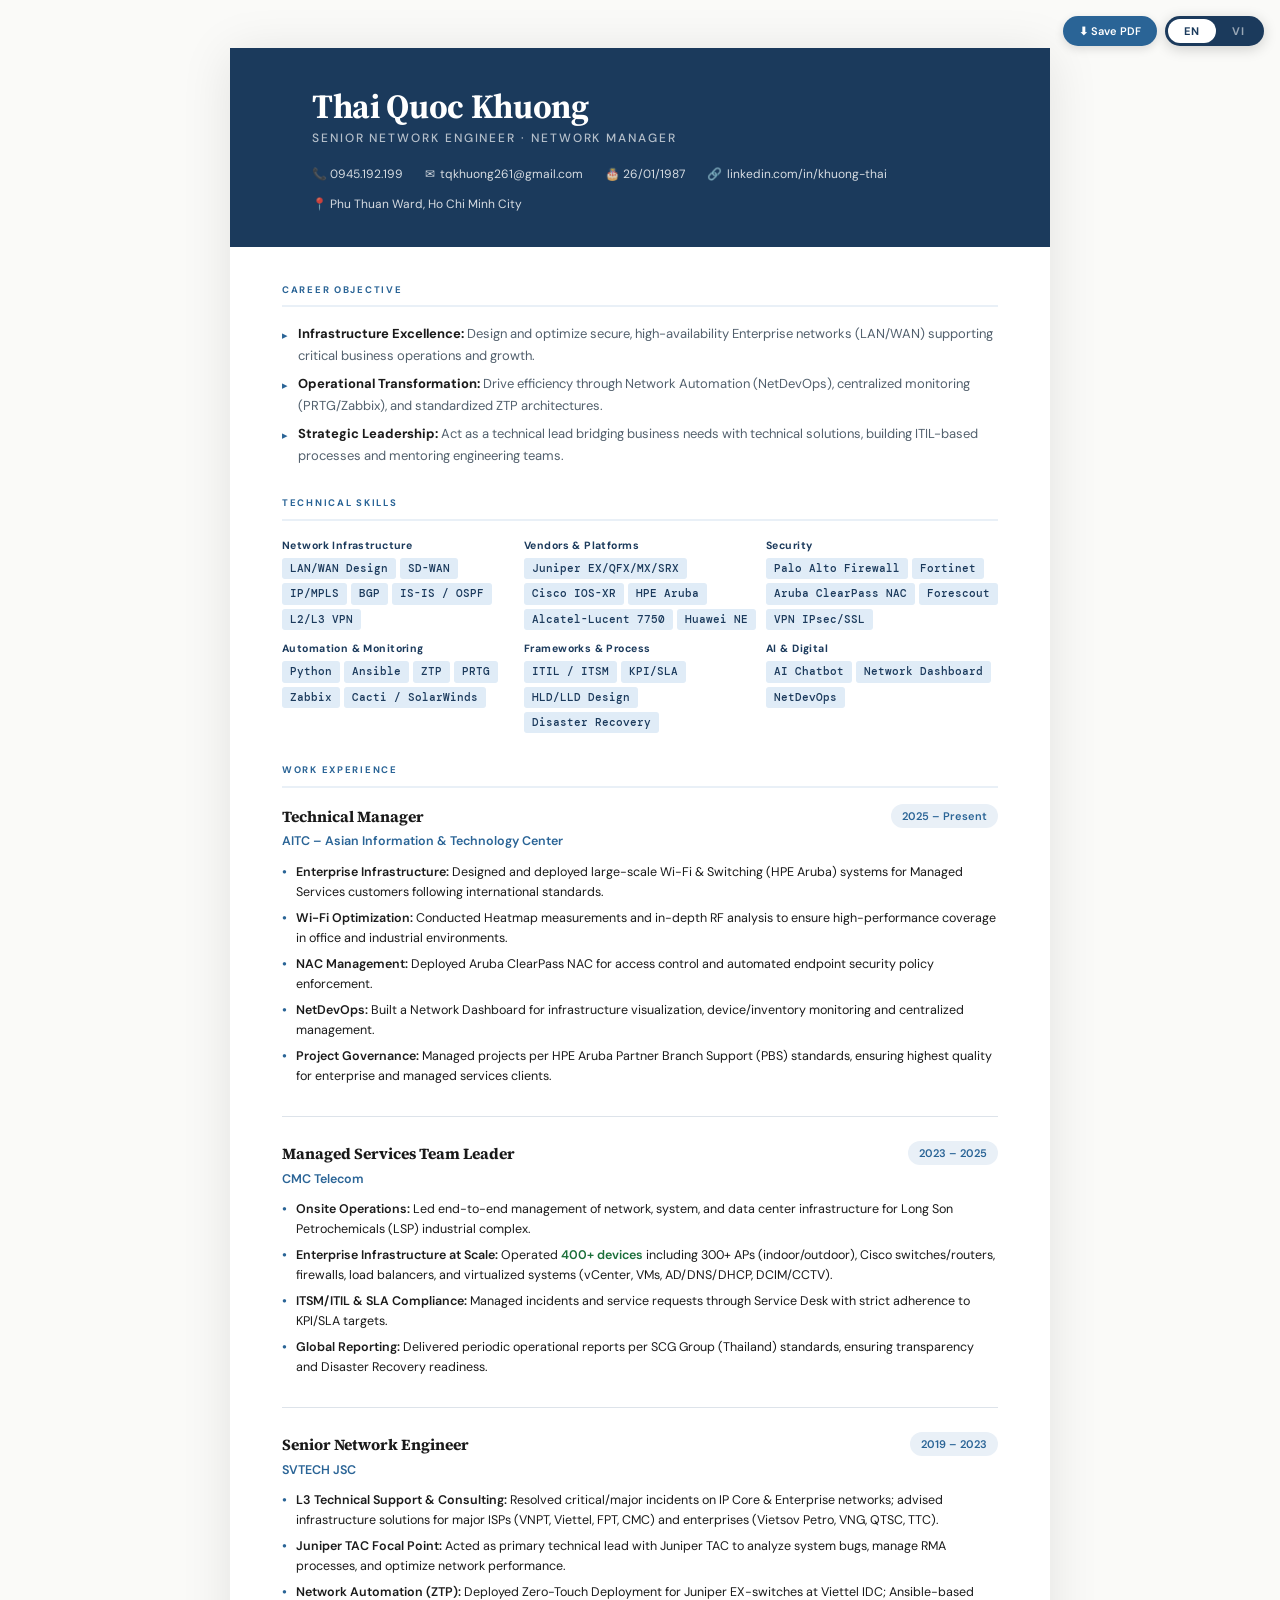
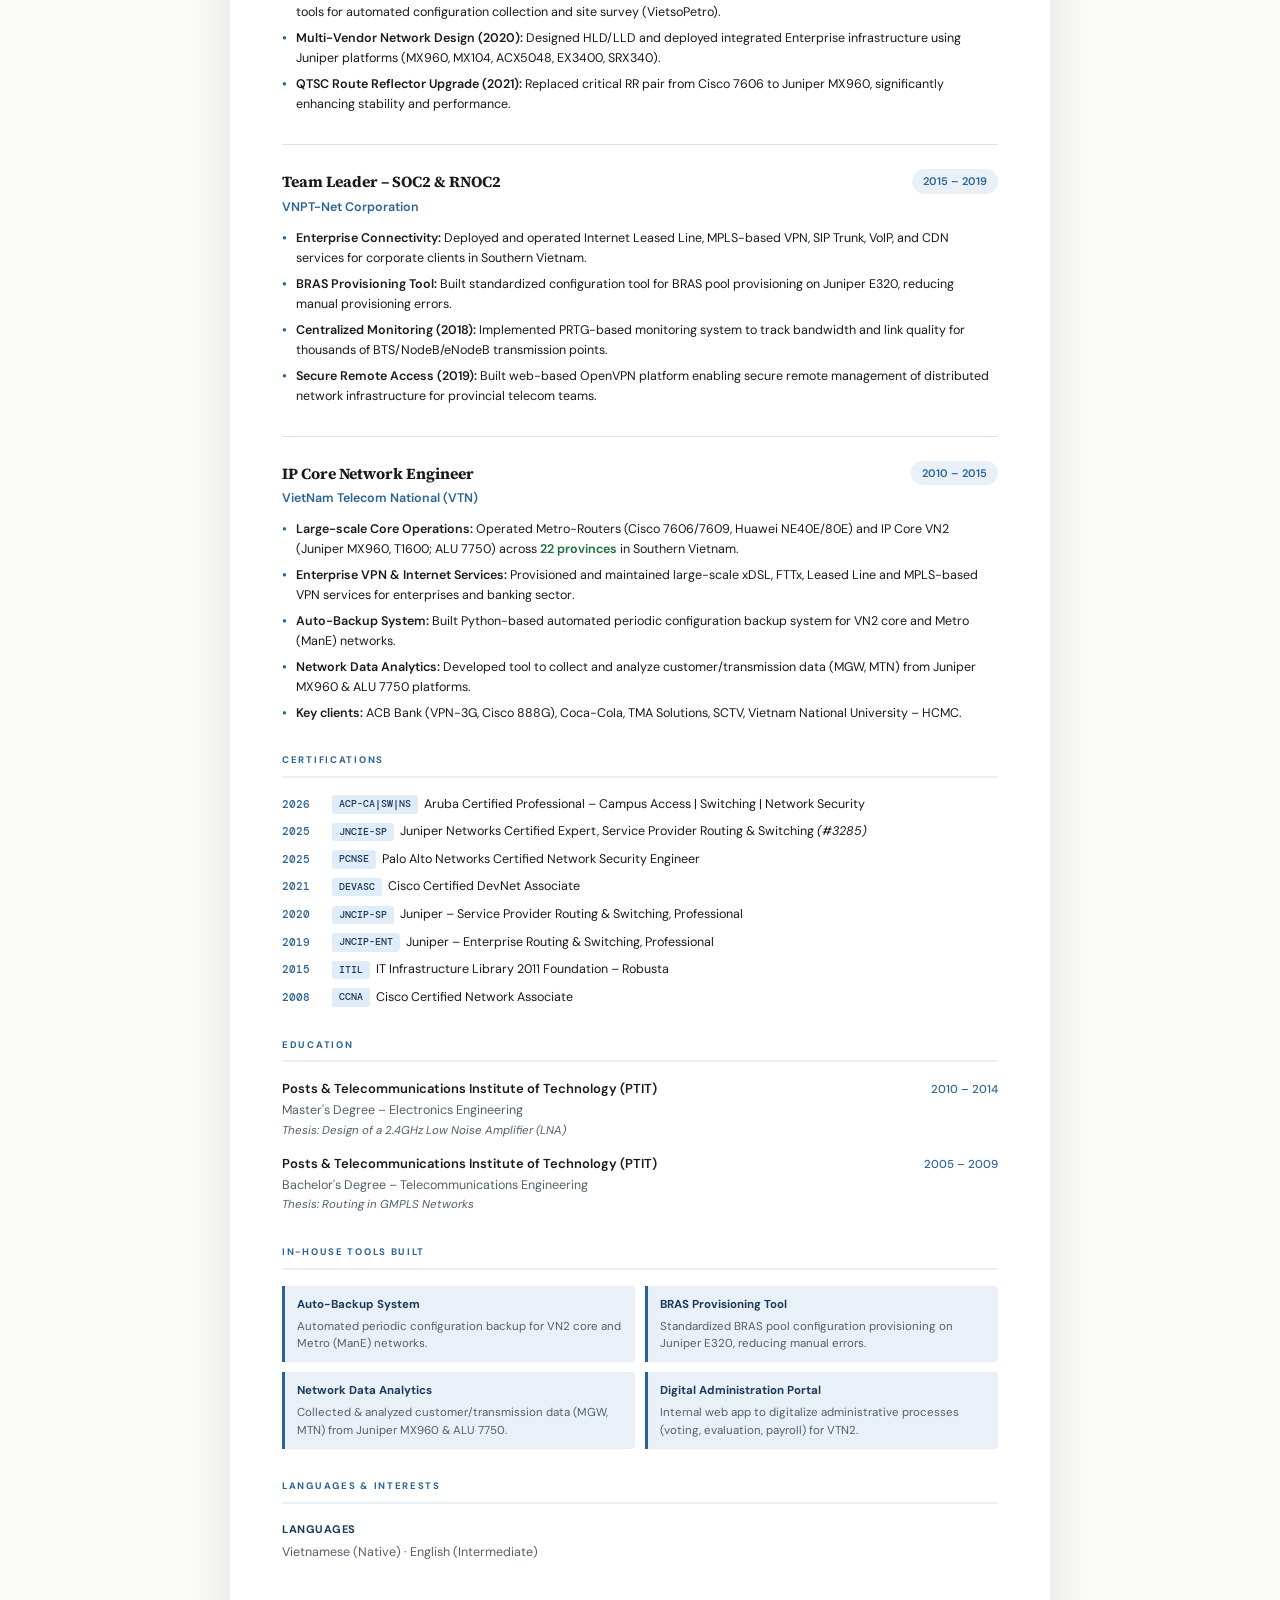
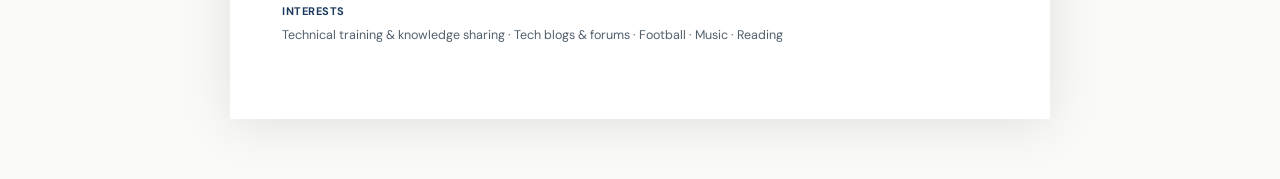
==== commit 6a1e35dc: "Remove image" ====
--- a/General/index.html
+++ b/General/index.html
@@ -365,7 +365,7 @@
   <div class="cv-header">
     <div class="header-photo-wrap">
       <!-- Replace src with your actual photo URL -->
-      <img class="header-photo" src="https://i.pravatar.cc/150?u=khuong" alt="Thai Quoc Khuong photo">
+      <!-- <img class="header-photo" src="https://i.pravatar.cc/150?u=khuong" alt="Thai Quoc Khuong photo"> -->
     </div>
     <div class="header-info">
       <div class="header-name">Thai Quoc Khuong</div>
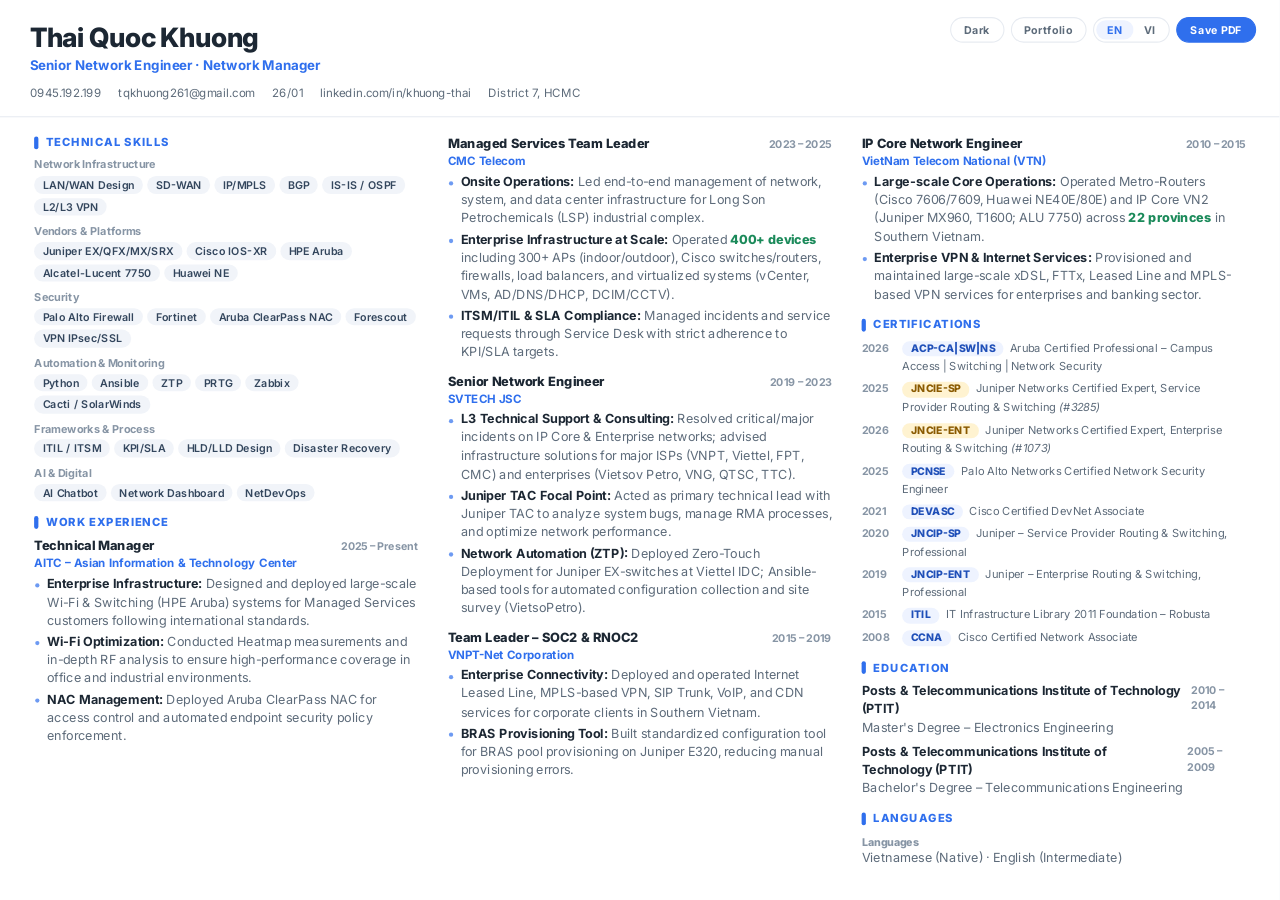
==== commit 93bd0e68: "Add files via upload Update CV: light/dark, RMIT, JNCIE" ====
--- a/General/index.html
+++ b/General/index.html
@@ -1,835 +1,366 @@
 <!DOCTYPE html>
 <html lang="en">
 <head>
-<meta charset="UTF-8">
-<meta name="viewport" content="width=device-width, initial-scale=1.0">
+<meta charset="utf-8"/>
+<meta content="width=device-width, initial-scale=1.0" name="viewport"/>
 <title>Thai Quoc Khuong – CV 2026</title>
-<link href="https://fonts.googleapis.com/css2?family=Source+Serif+4:wght@400;600;700&family=DM+Sans:wght@300;400;500;600&family=DM+Mono:wght@400;500&display=swap" rel="stylesheet">
-<style>
-  :root {
-    --bg: #fafaf8;
-    --surface: #ffffff;
-    --accent: #1b3a5c;
-    --accent2: #2a6496;
-    --accent-light: #e9f0f7;
-    --text: #1a1a1a;
-    --text-muted: #52606d;
-    --border: #dde3ea;
-    --tag-bg: #e0ecf7;
-    --tag-text: #1b3a5c;
-    --metric: #1b6f3a;
-  }
-
-  * { margin: 0; padding: 0; box-sizing: border-box; }
-
-  body {
-    font-family: 'DM Sans', sans-serif;
-    background: var(--bg);
-    color: var(--text);
-    font-size: 13.5px;
-    line-height: 1.65;
-  }
-
-  /* ── Controls ── */
-  .controls {
-    position: fixed;
-    top: 16px; right: 16px;
-    z-index: 999;
-    display: flex;
-    gap: 8px;
-    align-items: center;
-  }
-  .lang-toggle {
-    display: flex;
-    background: var(--accent);
-    border-radius: 30px;
-    padding: 3px;
-    box-shadow: 0 3px 14px rgba(0,0,0,0.18);
-  }
-  .lang-btn {
-    padding: 5px 16px;
-    border: none;
-    border-radius: 26px;
-    cursor: pointer;
-    font-family: 'DM Sans', sans-serif;
-    font-weight: 700;
-    font-size: 11px;
-    letter-spacing: 0.09em;
-    transition: all 0.2s;
-    background: transparent;
-    color: rgba(255,255,255,0.55);
-  }
-  .lang-btn.active { background: #fff; color: var(--accent); }
-  .ctrl-btn {
-    padding: 8px 16px;
-    border: none;
-    border-radius: 20px;
-    cursor: pointer;
-    font-family: 'DM Sans', sans-serif;
-    font-weight: 600;
-    font-size: 11px;
-    box-shadow: 0 3px 10px rgba(0,0,0,0.13);
-    transition: 0.2s;
-  }
-  .btn-pdf  { background: var(--accent2); color: #fff; }
-  .btn-pdf:hover { background: var(--accent); }
-
-  /* ── Lang switching ── */
-  [data-lang] { display: none; }
-  body.lang-en [data-lang="en"],
-  body.lang-vi [data-lang="vi"] { display: contents; }
-
-  /* ── Page wrapper ── */
-  .page {
-    max-width: 820px;
-    margin: 48px auto 60px;
-    background: var(--surface);
-    box-shadow: 0 6px 48px rgba(0,0,0,0.10);
-  }
-
-  /* ── Header ── */
-  .cv-header {
-    background: var(--accent);
-    color: #fff;
-    padding: 40px 52px 32px;
-    display: flex;
-    gap: 30px;
-    align-items: center;
-  }
-  .header-photo-wrap {
-    flex-shrink: 0;
-  }
-  .header-photo {
-    width: 88px; height: 88px;
-    border-radius: 50%;
-    border: 3px solid rgba(255,255,255,0.28);
-    object-fit: cover;
-    display: block;
-    background: rgba(255,255,255,0.08);
-  }
-  .header-info { flex: 1; }
-  .header-name {
-    font-family: 'Source Serif 4', serif;
-    font-size: 34px;
-    font-weight: 700;
-    letter-spacing: -0.01em;
-    line-height: 1.1;
-    margin-bottom: 4px;
-  }
-  .header-title {
-    font-size: 12px;
-    font-weight: 500;
-    letter-spacing: 0.16em;
-    text-transform: uppercase;
-    color: rgba(255,255,255,0.68);
-    margin-bottom: 16px;
-  }
-  .contacts {
-    display: flex;
-    flex-wrap: wrap;
-    gap: 10px 22px;
-    font-size: 12px;
-    color: rgba(255,255,255,0.82);
-  }
-  .contact-item { display: flex; align-items: center; gap: 5px; }
-  .contact-item a { color: inherit; text-decoration: none; }
-
-  /* ── Body ── */
-  .cv-body { padding: 36px 52px 44px; }
-
-  /* ── Section ── */
-  .section { margin-bottom: 30px; }
-  .section-title {
-    font-size: 9.5px;
-    font-weight: 700;
-    letter-spacing: 0.18em;
-    text-transform: uppercase;
-    color: var(--accent2);
-    padding-bottom: 7px;
-    border-bottom: 2px solid var(--accent-light);
-    margin-bottom: 16px;
-  }
-
-  /* ── Objective bullets ── */
-  .obj-list { list-style: none; padding: 0; }
-  .obj-list li {
-    position: relative;
-    padding-left: 16px;
-    margin-bottom: 7px;
-    font-size: 13px;
-    color: var(--text-muted);
-    line-height: 1.65;
-  }
-  .obj-list li::before {
-    content: '▸';
-    position: absolute; left: 0;
-    color: var(--accent2);
-    font-size: 11px;
-    top: 3px;
-  }
-  .obj-list li strong { color: var(--text); }
-
-  /* ── Skills grid ── */
-  .skills-grid {
-    display: grid;
-    grid-template-columns: repeat(auto-fill, minmax(220px, 1fr));
-    gap: 10px;
-  }
-  .skill-group { }
-  .skill-label {
-    font-size: 10.5px;
-    font-weight: 700;
-    color: var(--accent);
-    margin-bottom: 4px;
-    letter-spacing: 0.04em;
-  }
-  .skill-tags { display: flex; flex-wrap: wrap; gap: 4px; }
-  .tag {
-    background: var(--tag-bg);
-    color: var(--tag-text);
-    font-size: 10.5px;
-    font-weight: 500;
-    padding: 2px 8px;
-    border-radius: 3px;
-    font-family: 'DM Mono', monospace;
-  }
-
-  /* ── Experience ── */
-  .exp-item {
-    margin-bottom: 24px;
-    padding-bottom: 24px;
-    border-bottom: 1px solid var(--border);
-  }
-  .exp-item:last-child { border-bottom: none; margin-bottom: 0; padding-bottom: 0; }
-
-  .exp-header {
-    display: flex;
-    justify-content: space-between;
-    align-items: flex-start;
-    gap: 12px;
-    margin-bottom: 2px;
-  }
-  .exp-role {
-    font-family: 'Source Serif 4', serif;
-    font-size: 15.5px;
-    font-weight: 700;
-    color: var(--text);
-  }
-  .exp-date {
-    font-size: 11px;
-    font-weight: 600;
-    color: var(--accent2);
-    background: var(--accent-light);
-    padding: 3px 11px;
-    border-radius: 20px;
-    white-space: nowrap;
-    flex-shrink: 0;
-  }
-  .exp-company {
-    font-size: 12.5px;
-    font-weight: 600;
-    color: var(--accent2);
-    margin-bottom: 10px;
-  }
-
-  .exp-category {
-    font-size: 10px;
-    font-weight: 700;
-    letter-spacing: 0.12em;
-    text-transform: uppercase;
-    color: var(--accent);
-    margin: 10px 0 6px;
-  }
-
-  .bullet-list { list-style: none; padding: 0; }
-  .bullet-list li {
-    position: relative;
-    padding-left: 14px;
-    margin-bottom: 6px;
-    font-size: 12.5px;
-    color: var(--text);
-    line-height: 1.6;
-  }
-  .bullet-list li::before {
-    content: '•';
-    position: absolute; left: 0;
-    color: var(--accent2);
-    font-weight: 700;
-  }
-  .bullet-list li strong { font-weight: 600; }
-  .metric { color: var(--metric); font-weight: 600; }
-
-  /* ── Certs ── */
-  .cert-list { display: flex; flex-direction: column; gap: 7px; }
-  .cert-row {
-    display: flex;
-    gap: 14px;
-    align-items: baseline;
-    font-size: 12.5px;
-  }
-  .cert-year {
-    font-family: 'DM Mono', monospace;
-    font-size: 11px;
-    color: var(--accent2);
-    font-weight: 500;
-    min-width: 36px;
-  }
-  .cert-badge {
-    display: inline-block;
-    background: var(--tag-bg);
-    color: var(--tag-text);
-    font-family: 'DM Mono', monospace;
-    font-size: 10px;
-    font-weight: 500;
-    padding: 1px 7px;
-    border-radius: 3px;
-    margin-right: 6px;
-    vertical-align: middle;
-  }
-  .cert-name { color: var(--text); }
-
-  /* ── Education ── */
-  .edu-item { margin-bottom: 12px; }
-  .edu-header {
-    display: flex;
-    justify-content: space-between;
-    align-items: baseline;
-    gap: 10px;
-  }
-  .edu-school { font-weight: 600; font-size: 13px; }
-  .edu-year { font-size: 11.5px; color: var(--accent2); font-weight: 500; flex-shrink: 0; }
-  .edu-degree { font-size: 12.5px; color: var(--text-muted); }
-  .edu-thesis { font-size: 11.5px; color: var(--text-muted); font-style: italic; margin-top: 1px; }
-
-  /* ── Tools ── */
-  .tools-grid {
-    display: grid;
-    grid-template-columns: 1fr 1fr;
-    gap: 10px;
-  }
-  .tool-card {
-    background: var(--accent-light);
-    border-left: 3px solid var(--accent2);
-    padding: 10px 12px;
-    border-radius: 0 4px 4px 0;
-  }
-  .tool-name {
-    font-size: 11.5px;
-    font-weight: 700;
-    color: var(--accent);
-    margin-bottom: 3px;
-  }
-  .tool-desc { font-size: 11.5px; color: var(--text-muted); line-height: 1.5; }
-
-  /* ── Info row (languages / interests) ── */
-  .info-row {
-    display: flex;
-    gap: 40px;
-    flex-wrap: wrap;
-  }
-  .info-group { }
-  .info-label { font-size: 11px; font-weight: 700; color: var(--accent); margin-bottom: 4px; letter-spacing: 0.05em; text-transform: uppercase; }
-  .info-value { font-size: 12.5px; color: var(--text-muted); }
-
-  /* ── Print ── */
-  @media print {
-    .controls { display: none; }
-    body { background: #fff; }
-    .page { box-shadow: none; margin: 0; max-width: 100%; }
-    .exp-item { page-break-inside: avoid; }
-  }
-
-  @media (max-width: 640px) {
-    .cv-header { flex-direction: column; padding: 28px 24px; }
-    .cv-body { padding: 28px 24px; }
-    .controls { top: 8px; right: 8px; }
-    .tools-grid { grid-template-columns: 1fr; }
-    .skills-grid { grid-template-columns: 1fr; }
-  }
-</style>
-</head>
+
+
+<link href="https://fonts.googleapis.com" rel="preconnect"/><link href="https://fonts.googleapis.com/css2?family=Inter:wght@400;500;600;700;800&amp;display=swap" rel="stylesheet"/>
+<link href="../assets/theme.css" rel="stylesheet"/><script>try{if(localStorage.cvTheme==='dark')document.documentElement.dataset.theme='dark'}catch(e){}</script></head>
 <body class="lang-en">
-
+<div class="sheet"><div class="controls"><button class="ctrl-btn" id="themeBtn" onclick="toggleTheme()">Dark</button><a class="ctrl-btn" href="../">Portfolio</a><div class="lang-toggle"><button class="lang-btn active" onclick="setLang('en')">EN</button><button class="lang-btn" onclick="setLang('vi')">VI</button></div><button class="ctrl-btn pri" onclick="window.print()">Save PDF</button></div>
 <!-- Controls -->
-<div class="controls">
-  <button class="ctrl-btn btn-pdf" onclick="window.print()">⬇ Save PDF</button>
-  <div class="lang-toggle">
-    <button class="lang-btn active" onclick="setLang('en')">EN</button>
-    <button class="lang-btn" onclick="setLang('vi')">VI</button>
-  </div>
-</div>
 
 <div class="page">
-
-  <!-- HEADER -->
-  <div class="cv-header">
-    <div class="header-photo-wrap">
-      <!-- Replace src with your actual photo URL -->
-      <!-- <img class="header-photo" src="https://i.pravatar.cc/150?u=khuong" alt="Thai Quoc Khuong photo"> -->
-    </div>
-    <div class="header-info">
-      <div class="header-name">Thai Quoc Khuong</div>
-      <div class="header-title">
-        <span data-lang="en">Senior Network Engineer · Network Manager</span>
-        <span data-lang="vi">Kỹ sư Mạng Cao cấp · Trưởng bộ phận Mạng</span>
-      </div>
-      <div class="contacts">
-        <div class="contact-item">📞 0945.192.199</div>
-        <div class="contact-item">✉ <a href="mailto:tqkhuong261@gmail.com">tqkhuong261@gmail.com</a></div>
-        <div class="contact-item">🎂 26/01/1987</div>
-        <div class="contact-item">🔗 <a href="https://linkedin.com/in/khuong-thai-77a56b158" target="_blank">linkedin.com/in/khuong-thai</a></div>
-        <div class="contact-item">📍
-          <span data-lang="en">Phu Thuan Ward, Ho Chi Minh City</span>
-          <span data-lang="vi">Phường Phú Thuận, TP.HCM</span>
-        </div>
-      </div>
-    </div>
-  </div>
-
-  <div class="cv-body">
-
-    <!-- OBJECTIVE -->
-    <div class="section">
-      <div class="section-title">
-        <span data-lang="en">Career Objective</span>
-        <span data-lang="vi">Mục tiêu nghề nghiệp</span>
-      </div>
-      <ul class="obj-list">
-        <li>
-          <span data-lang="en"><strong>Infrastructure Excellence:</strong> Design and optimize secure, high-availability Enterprise networks (LAN/WAN) supporting critical business operations and growth.</span>
-          <span data-lang="vi"><strong>Vận hành & Ổn định:</strong> Đảm bảo hạ tầng mạng LAN/WAN tại trụ sở và các chi nhánh luôn có tính sẵn sàng cao (High Availability), tuân thủ nghiêm ngặt các tiêu chuẩn an ninh thông tin.</span>
-        </li>
-        <li>
-          <span data-lang="en"><strong>Operational Transformation:</strong> Drive efficiency through Network Automation (NetDevOps), centralized monitoring (PRTG/Zabbix), and standardized ZTP architectures.</span>
-          <span data-lang="vi"><strong>Tối ưu & Tự động hóa:</strong> Áp dụng kinh nghiệm NetDevOps để xây dựng hệ thống giám sát tập trung (PRTG/Cacti), tự động hóa cấu hình và tối ưu hóa băng thông giữa các Site và DR Site.</span>
-        </li>
-        <li>
-          <span data-lang="en"><strong>Strategic Leadership:</strong> Act as a technical lead bridging business needs with technical solutions, building ITIL-based processes and mentoring engineering teams.</span>
-          <span data-lang="vi"><strong>Quản trị chiến lược:</strong> Xây dựng quy trình vận hành mạng chuẩn ITIL, kết nối đội ngũ kỹ thuật và các bộ phận nghiệp vụ để hỗ trợ các dự án chuyển đổi số hạ tầng.</span>
-        </li>
-      </ul>
-    </div>
-
-    <!-- TECHNICAL SKILLS -->
-    <div class="section">
-      <div class="section-title">
-        <span data-lang="en">Technical Skills</span>
-        <span data-lang="vi">Kỹ năng kỹ thuật</span>
-      </div>
-      <div class="skills-grid">
-        <div class="skill-group">
-          <div class="skill-label">
-            <span data-lang="en">Network Infrastructure</span>
-            <span data-lang="vi">Hạ tầng mạng</span>
-          </div>
-          <div class="skill-tags">
-            <span class="tag">LAN/WAN Design</span>
-            <span class="tag">SD-WAN</span>
-            <span class="tag">IP/MPLS</span>
-            <span class="tag">BGP</span>
-            <span class="tag">IS-IS / OSPF</span>
-            <span class="tag">L2/L3 VPN</span>
-          </div>
-        </div>
-        <div class="skill-group">
-          <div class="skill-label">
-            <span data-lang="en">Vendors & Platforms</span>
-            <span data-lang="vi">Thiết bị & Nền tảng</span>
-          </div>
-          <div class="skill-tags">
-            <span class="tag">Juniper EX/QFX/MX/SRX</span>
-            <span class="tag">Cisco IOS-XR</span>
-            <span class="tag">HPE Aruba</span>
-            <span class="tag">Alcatel-Lucent 7750</span>
-            <span class="tag">Huawei NE</span>
-          </div>
-        </div>
-        <div class="skill-group">
-          <div class="skill-label">
-            <span data-lang="en">Security</span>
-            <span data-lang="vi">Bảo mật</span>
-          </div>
-          <div class="skill-tags">
-            <span class="tag">Palo Alto Firewall</span>
-            <span class="tag">Fortinet</span>
-            <span class="tag">Aruba ClearPass NAC</span>
-            <span class="tag">Forescout</span>
-            <span class="tag">VPN IPsec/SSL</span>
-          </div>
-        </div>
-        <div class="skill-group">
-          <div class="skill-label">
-            <span data-lang="en">Automation & Monitoring</span>
-            <span data-lang="vi">Tự động hóa & Giám sát</span>
-          </div>
-          <div class="skill-tags">
-            <span class="tag">Python</span>
-            <span class="tag">Ansible</span>
-            <span class="tag">ZTP</span>
-            <span class="tag">PRTG</span>
-            <span class="tag">Zabbix</span>
-            <span class="tag">Cacti / SolarWinds</span>
-          </div>
-        </div>
-        <div class="skill-group">
-          <div class="skill-label">
-            <span data-lang="en">Frameworks & Process</span>
-            <span data-lang="vi">Quy trình & Phương pháp</span>
-          </div>
-          <div class="skill-tags">
-            <span class="tag">ITIL / ITSM</span>
-            <span class="tag">KPI/SLA</span>
-            <span class="tag">HLD/LLD Design</span>
-            <span class="tag">Disaster Recovery</span>
-          </div>
-        </div>
-        <div class="skill-group">
-          <div class="skill-label">AI & Digital</div>
-          <div class="skill-tags">
-            <span class="tag">AI Chatbot</span>
-            <span class="tag">Network Dashboard</span>
-            <span class="tag">NetDevOps</span>
-          </div>
-        </div>
-      </div>
-    </div>
-
-    <!-- EXPERIENCE -->
-    <div class="section">
-      <div class="section-title">
-        <span data-lang="en">Work Experience</span>
-        <span data-lang="vi">Kinh nghiệm làm việc</span>
-      </div>
-
-      <!-- AITC -->
-      <div class="exp-item">
-        <div class="exp-header">
-          <div class="exp-role">
-            <span data-lang="en">Technical Manager</span>
-            <span data-lang="vi">Trưởng bộ phận Kỹ thuật</span>
-          </div>
-          <div class="exp-date">2025 – <span data-lang="en">Present</span><span data-lang="vi">Nay</span></div>
-        </div>
-        <div class="exp-company">AITC – Asian Information & Technology Center</div>
-        <ul class="bullet-list">
-          <li>
-            <span data-lang="en"><strong>Enterprise Infrastructure:</strong> Designed and deployed large-scale Wi-Fi & Switching (HPE Aruba) systems for Managed Services customers following international standards.</span>
-            <span data-lang="vi"><strong>Hạ tầng Enterprise:</strong> Thiết kế và triển khai hệ thống mạng Wi-Fi & Switching (HPE Aruba) quy mô lớn cho khách hàng Managed Services theo tiêu chuẩn quốc tế.</span>
-          </li>
-          <li>
-            <span data-lang="en"><strong>Wi-Fi Optimization:</strong> Conducted Heatmap measurements and in-depth RF analysis to ensure high-performance coverage in office and industrial environments.</span>
-            <span data-lang="vi"><strong>Tối ưu hóa Wi-Fi:</strong> Đo kiểm Heatmap và phân tích vô tuyến (RF) chuyên sâu, đảm bảo vùng phủ sóng hiệu suất cao cho môi trường văn phòng và nhà xưởng.</span>
-          </li>
-          <li>
-            <span data-lang="en"><strong>NAC Management:</strong> Deployed Aruba ClearPass NAC for access control and automated endpoint security policy enforcement.</span>
-            <span data-lang="vi"><strong>Quản trị NAC:</strong> Triển khai giải pháp Aruba ClearPass NAC để kiểm soát truy cập và tự động hóa chính sách an ninh thiết bị đầu cuối.</span>
-          </li>
-          <li>
-            <span data-lang="en"><strong>NetDevOps:</strong> Built a Network Dashboard for infrastructure visualization, device/inventory monitoring and centralized management.</span>
-            <span data-lang="vi"><strong>Số hóa vận hành (NetDevOps):</strong> Xây dựng Network Dashboard giúp trực quan hóa dữ liệu hạ tầng, giám sát danh sách thiết bị/vật tư tập trung.</span>
-          </li>
-          <li>
-            <span data-lang="en"><strong>Project Governance:</strong> Managed projects per HPE Aruba Partner Branch Support (PBS) standards, ensuring highest quality for enterprise and managed services clients.</span>
-            <span data-lang="vi"><strong>Chuẩn hóa dự án:</strong> Quản lý và thực thi dự án theo tiêu chuẩn Partner HPE Aruba (PBS), đảm bảo chất lượng dịch vụ cao nhất cho khách hàng doanh nghiệp và Managed Services.</span>
-          </li>
-        </ul>
-      </div>
-
-      <!-- CMC Telecom -->
-      <div class="exp-item">
-        <div class="exp-header">
-          <div class="exp-role">
-            <span data-lang="en">Managed Services Team Leader</span>
-            <span data-lang="vi">Trưởng nhóm Quản lý Dịch vụ</span>
-          </div>
-          <div class="exp-date">2023 – 2025</div>
-        </div>
-        <div class="exp-company">CMC Telecom</div>
-        <ul class="bullet-list">
-          <li>
-            <span data-lang="en"><strong>Onsite Operations:</strong> Led end-to-end management of network, system, and data center infrastructure for Long Son Petrochemicals (LSP) industrial complex.</span>
-            <span data-lang="vi"><strong>Quản lý vận hành toàn diện:</strong> Điều hành đội ngũ Onsite quản trị hạ tầng Mạng, Hệ thống và Data Center cho Tổ hợp hóa dầu Long Sơn (LSP).</span>
-          </li>
-          <li>
-            <span data-lang="en"><strong>Enterprise Infrastructure at Scale:</strong> Operated <span class="metric">400+ devices</span> including 300+ APs (indoor/outdoor), Cisco switches/routers, firewalls, load balancers, and virtualized systems (vCenter, VMs, AD/DNS/DHCP, DCIM/CCTV).</span>
-            <span data-lang="vi"><strong>Hạ tầng Enterprise quy mô lớn:</strong> Vận hành hệ thống <span class="metric">400+ thiết bị</span> (300+ APs, Cisco Switch/Router, Wireless, Firewall, Load Balancer) và hệ thống ảo hóa (vCenter, VMs, AD/DNS/DHCP, DCIM/CCTV).</span>
-          </li>
-          <li>
-            <span data-lang="en"><strong>ITSM/ITIL & SLA Compliance:</strong> Managed incidents and service requests through Service Desk with strict adherence to KPI/SLA targets.</span>
-            <span data-lang="vi"><strong>Tiêu chuẩn ITIL & SLA:</strong> Tiếp nhận và xử lý sự cố qua ServiceDesk, tuân thủ nghiêm ngặt KPI/SLA và quy trình ITSM/ITIL Foundation.</span>
-          </li>
-          <li>
-            <span data-lang="en"><strong>Global Reporting:</strong> Delivered periodic operational reports per SCG Group (Thailand) standards, ensuring transparency and Disaster Recovery readiness.</span>
-            <span data-lang="vi"><strong>Báo cáo quốc tế:</strong> Thực hiện giám sát tập trung qua PRTG/Cacti và báo cáo vận hành theo tiêu chuẩn tập đoàn SCG (Thái Lan), đảm bảo sẵn sàng cho kịch bản Disaster Recovery.</span>
-          </li>
-        </ul>
-      </div>
-
-      <!-- SVTECH -->
-      <div class="exp-item">
-        <div class="exp-header">
-          <div class="exp-role">
-            <span data-lang="en">Senior Network Engineer</span>
-            <span data-lang="vi">Kỹ sư mạng cấp cao</span>
-          </div>
-          <div class="exp-date">2019 – 2023</div>
-        </div>
-        <div class="exp-company">SVTECH JSC</div>
-        <ul class="bullet-list">
-          <li>
-            <span data-lang="en"><strong>L3 Technical Support & Consulting:</strong> Resolved critical/major incidents on IP Core & Enterprise networks; advised infrastructure solutions for major ISPs (VNPT, Viettel, FPT, CMC) and enterprises (Vietsov Petro, VNG, QTSC, TTC).</span>
-            <span data-lang="vi"><strong>Hỗ trợ kỹ thuật L3 & Tư vấn giải pháp:</strong> Xử lý sự cố Critical/Major trên hệ thống mạng và tư vấn hạ tầng cho nhóm Enterprise lớn (Vietsov Petro, VNG, QTSC, TTC) và các ISP.</span>
-          </li>
-          <li>
-            <span data-lang="en"><strong>Juniper TAC Focal Point:</strong> Acted as primary technical lead with Juniper TAC to analyze system bugs, manage RMA processes, and optimize network performance.</span>
-            <span data-lang="vi"><strong>Đầu mối Juniper TAC:</strong> Đại diện kỹ thuật phối hợp với Juniper TAC phân tích lỗi hệ thống (Bug), thực hiện RMA và tối ưu hóa hiệu suất mạng.</span>
-          </li>
-          <li>
-            <span data-lang="en"><strong>Network Automation (ZTP):</strong> Deployed Zero-Touch Deployment for Juniper EX-switches at Viettel IDC; Ansible-based tools for automated configuration collection and site survey (VietsoPetro).</span>
-            <span data-lang="vi"><strong>Tự động hóa (ZTP):</strong> Triển khai Zero-Touch Deployment cho EX-Switch tại Viettel-IDC; ứng dụng Ansible tự động hóa thu thập cấu hình/Site Survey tại VietsoPetro.</span>
-          </li>
-          <li>
-            <span data-lang="en"><strong>Multi-Vendor Network Design (2020):</strong> Designed HLD/LLD and deployed integrated Enterprise infrastructure using Juniper platforms (MX960, MX104, ACX5048, EX3400, SRX340).</span>
-            <span data-lang="vi"><strong>Thiết kế mạng đa chủng loại (2020):</strong> Thiết kế HLD/LLD và triển khai hạ tầng Enterprise tích hợp sử dụng Juniper MX960, MX104, ACX5048, EX3400, SRX340.</span>
-          </li>
-          <li>
-            <span data-lang="en"><strong>QTSC Route Reflector Upgrade (2021):</strong> Replaced critical RR pair from Cisco 7606 to Juniper MX960, significantly enhancing stability and performance.</span>
-            <span data-lang="vi"><strong>Nâng cấp Route Reflector QTSC (2021):</strong> Thay thế cặp Route Reflector từ Cisco 7606 sang Juniper MX960, cải thiện đáng kể tính ổn định và hiệu suất.</span>
-          </li>
-        </ul>
-      </div>
-
-      <!-- VNPT-NET -->
-      <div class="exp-item">
-        <div class="exp-header">
-          <div class="exp-role">
-            <span data-lang="en">Team Leader – SOC2 & RNOC2</span>
-            <span data-lang="vi">Trưởng nhóm Dịch vụ – SOC2 & RNOC2</span>
-          </div>
-          <div class="exp-date">2015 – 2019</div>
-        </div>
-        <div class="exp-company">VNPT-Net Corporation</div>
-        <ul class="bullet-list">
-          <li>
-            <span data-lang="en"><strong>Enterprise Connectivity:</strong> Deployed and operated Internet Leased Line, MPLS-based VPN, SIP Trunk, VoIP, and CDN services for corporate clients in Southern Vietnam.</span>
-            <span data-lang="vi"><strong>Quản trị WAN & Dịch vụ Enterprise:</strong> Triển khai và vận hành Internet Leased Line, VPN IP/MPLS, SIP Trunk, VoIP, CDN cho khối khách hàng tập đoàn và doanh nghiệp lớn tại miền Nam.</span>
-          </li>
-          <li>
-            <span data-lang="en"><strong>BRAS Provisioning Tool:</strong> Built standardized configuration tool for BRAS pool provisioning on Juniper E320, reducing manual provisioning errors.</span>
-            <span data-lang="vi"><strong>BRAS Provisioning Tool:</strong> Công cụ chuẩn hoá cấu hình khai báo Pool BRAS trên Juniper E320, giảm thiểu sai sót thủ công.</span>
-          </li>
-          <li>
-            <span data-lang="en"><strong>Centralized Monitoring (2018):</strong> Implemented PRTG-based monitoring system to track bandwidth and link quality for thousands of BTS/NodeB/eNodeB transmission points.</span>
-            <span data-lang="vi"><strong>Hệ thống giám sát (2018):</strong> Triển khai giải pháp PRTG theo dõi băng thông và chất lượng kênh truyền cho hàng nghìn điểm kết nối BTS/NodeB/eNodeB.</span>
-          </li>
-          <li>
-            <span data-lang="en"><strong>Secure Remote Access (2019):</strong> Built web-based OpenVPN platform enabling secure remote management of distributed network infrastructure for provincial telecom teams.</span>
-            <span data-lang="vi"><strong>Giải pháp Remote Access (2019):</strong> Xây dựng nền tảng truy cập từ xa qua OpenVPN cho các Viễn thông tỉnh/thành quản trị thiết bị từ xa an toàn.</span>
-          </li>
-        </ul>
-      </div>
-
-      <!-- VTN -->
-      <div class="exp-item">
-        <div class="exp-header">
-          <div class="exp-role">
-            <span data-lang="en">IP Core Network Engineer</span>
-            <span data-lang="vi">Kỹ sư mạng IP Core</span>
-          </div>
-          <div class="exp-date">2010 – 2015</div>
-        </div>
-        <div class="exp-company">
-          <span data-lang="en">VietNam Telecom National (VTN)</span>
-          <span data-lang="vi">Công ty Viễn thông Liên tỉnh (VTN)</span>
-        </div>
-        <ul class="bullet-list">
-          <li>
-            <span data-lang="en"><strong>Large-scale Core Operations:</strong> Operated Metro-Routers (Cisco 7606/7609, Huawei NE40E/80E) and IP Core VN2 (Juniper MX960, T1600; ALU 7750) across <span class="metric">22 provinces</span> in Southern Vietnam.</span>
-            <span data-lang="vi"><strong>Quản trị hạ tầng WAN/LAN quy mô lớn:</strong> Vận hành và tối ưu hệ thống Core/Edge đa nền tảng (Cisco 7606/7609, Huawei NE40E, Juniper MX960/T1600, ALU 7750) tại <span class="metric">22 tỉnh/thành</span> khu vực phía Nam.</span>
-          </li>
-          <li>
-            <span data-lang="en"><strong>Enterprise VPN & Internet Services:</strong> Provisioned and maintained large-scale xDSL, FTTx, Leased Line and MPLS-based VPN services for enterprises and banking sector.</span>
-            <span data-lang="vi"><strong>VPN Doanh nghiệp & Dịch vụ Internet:</strong> Cung cấp và duy trì ổn định hạ tầng xDSL, FTTx, Leased Line và VPN IP/MPLS cho tập đoàn lớn và ngân hàng.</span>
-          </li>
-          <li>
-            <span data-lang="en"><strong>Auto-Backup System:</strong> Built Python-based automated periodic configuration backup system for VN2 core and Metro (ManE) networks.</span>
-            <span data-lang="vi"><strong>Hệ thống Auto-Backup:</strong> Xây dựng công cụ Python tự động hóa sao lưu cấu hình định kỳ cho toàn bộ hệ thống lõi VN2 và Metro (ManE).</span>
-          </li>
-          <li>
-            <span data-lang="en"><strong>Network Data Analytics:</strong> Developed tool to collect and analyze customer/transmission data (MGW, MTN) from Juniper MX960 & ALU 7750 platforms.</span>
-            <span data-lang="vi"><strong>Network Data Analytics:</strong> Phát triển công cụ thống kê dữ liệu khách hàng và kênh truyền (MGW, MTN) trực tiếp từ Juniper MX960 & ALU 7750.</span>
-          </li>
-          <li>
-            <span data-lang="en"><strong>Key clients:</strong> ACB Bank (VPN-3G, Cisco 888G), Coca-Cola, TMA Solutions, SCTV, Vietnam National University – HCMC.</span>
-            <span data-lang="vi"><strong>Khách hàng tiêu biểu:</strong> Ngân hàng ACB (VPN-3G, Cisco 888G), Coca-Cola, TMA Solutions, SCTV, Đại học Quốc gia TP.HCM.</span>
-          </li>
-        </ul>
-      </div>
-    </div>
-
-    <!-- CERTIFICATIONS -->
-    <div class="section">
-      <div class="section-title">
-        <span data-lang="en">Certifications</span>
-        <span data-lang="vi">Chứng chỉ</span>
-      </div>
-      <div class="cert-list">
-        <div class="cert-row">
-          <span class="cert-year">2026</span>
-          <span><span class="cert-badge">ACP-CA|SW|NS</span><span class="cert-name">Aruba Certified Professional – Campus Access | Switching | Network Security</span></span>
-        </div>
-        <div class="cert-row">
-          <span class="cert-year">2025</span>
-          <span><span class="cert-badge">JNCIE-SP</span><span class="cert-name">Juniper Networks Certified Expert, Service Provider Routing & Switching <em>(#3285)</em></span></span>
-        </div>
-        <div class="cert-row">
-          <span class="cert-year">2025</span>
-          <span><span class="cert-badge">PCNSE</span><span class="cert-name">Palo Alto Networks Certified Network Security Engineer</span></span>
-        </div>
-        <div class="cert-row">
-          <span class="cert-year">2021</span>
-          <span><span class="cert-badge">DEVASC</span><span class="cert-name">Cisco Certified DevNet Associate</span></span>
-        </div>
-        <div class="cert-row">
-          <span class="cert-year">2020</span>
-          <span><span class="cert-badge">JNCIP-SP</span><span class="cert-name">Juniper – Service Provider Routing & Switching, Professional</span></span>
-        </div>
-        <div class="cert-row">
-          <span class="cert-year">2019</span>
-          <span><span class="cert-badge">JNCIP-ENT</span><span class="cert-name">Juniper – Enterprise Routing & Switching, Professional</span></span>
-        </div>
-        <div class="cert-row">
-          <span class="cert-year">2015</span>
-          <span><span class="cert-badge">ITIL</span><span class="cert-name">IT Infrastructure Library 2011 Foundation – Robusta</span></span>
-        </div>
-        <div class="cert-row">
-          <span class="cert-year">2008</span>
-          <span><span class="cert-badge">CCNA</span><span class="cert-name">Cisco Certified Network Associate</span></span>
-        </div>
-      </div>
-    </div>
-
-    <!-- EDUCATION -->
-    <div class="section">
-      <div class="section-title">
-        <span data-lang="en">Education</span>
-        <span data-lang="vi">Học vấn</span>
-      </div>
-      <div class="edu-item">
-        <div class="edu-header">
-          <div class="edu-school">
-            <span data-lang="en">Posts & Telecommunications Institute of Technology (PTIT)</span>
-            <span data-lang="vi">Học viện Công nghệ Bưu chính Viễn thông (PTIT)</span>
-          </div>
-          <div class="edu-year">2010 – 2014</div>
-        </div>
-        <div class="edu-degree">
-          <span data-lang="en">Master's Degree – Electronics Engineering</span>
-          <span data-lang="vi">Thạc sỹ Điện – Điện tử</span>
-        </div>
-        <div class="edu-thesis">
-          <span data-lang="en">Thesis: Design of a 2.4GHz Low Noise Amplifier (LNA)</span>
-          <span data-lang="vi">Luận văn: Thiết kế bộ Low Noise Amplifier cho tần số 2.4GHz (LNA)</span>
-        </div>
-      </div>
-      <div class="edu-item">
-        <div class="edu-header">
-          <div class="edu-school">
-            <span data-lang="en">Posts & Telecommunications Institute of Technology (PTIT)</span>
-            <span data-lang="vi">Học viện Công nghệ Bưu chính Viễn thông (PTIT)</span>
-          </div>
-          <div class="edu-year">2005 – 2009</div>
-        </div>
-        <div class="edu-degree">
-          <span data-lang="en">Bachelor's Degree – Telecommunications Engineering</span>
-          <span data-lang="vi">Kỹ sư Điện tử Viễn thông</span>
-        </div>
-        <div class="edu-thesis">
-          <span data-lang="en">Thesis: Routing in GMPLS Networks</span>
-          <span data-lang="vi">Luận văn: Định tuyến trong GMPLS</span>
-        </div>
-      </div>
-    </div>
-
-    <!-- TOOLS -->
-    <div class="section">
-      <div class="section-title">
-        <span data-lang="en">In-House Tools Built</span>
-        <span data-lang="vi">Công cụ tự phát triển</span>
-      </div>
-      <div class="tools-grid">
-        <div class="tool-card">
-          <div class="tool-name">Auto-Backup System</div>
-          <div class="tool-desc">
-            <span data-lang="en">Automated periodic configuration backup for VN2 core and Metro (ManE) networks.</span>
-            <span data-lang="vi">Tự động hóa sao lưu cấu hình định kỳ cho toàn bộ hệ thống lõi VN2 và mạng Metro (ManE).</span>
-          </div>
-        </div>
-        <div class="tool-card">
-          <div class="tool-name">BRAS Provisioning Tool</div>
-          <div class="tool-desc">
-            <span data-lang="en">Standardized BRAS pool configuration provisioning on Juniper E320, reducing manual errors.</span>
-            <span data-lang="vi">Chuẩn hoá cấu hình khai báo Pool BRAS trên Juniper E320, giảm thiểu sai sót thủ công.</span>
-          </div>
-        </div>
-        <div class="tool-card">
-          <div class="tool-name">Network Data Analytics</div>
-          <div class="tool-desc">
-            <span data-lang="en">Collected & analyzed customer/transmission data (MGW, MTN) from Juniper MX960 & ALU 7750.</span>
-            <span data-lang="vi">Thống kê dữ liệu khách hàng và kênh truyền (MGW, MTN) trực tiếp từ Juniper MX960 & ALU 7750.</span>
-          </div>
-        </div>
-        <div class="tool-card">
-          <div class="tool-name">Digital Administration Portal</div>
-          <div class="tool-desc">
-            <span data-lang="en">Internal web app to digitalize administrative processes (voting, evaluation, payroll) for VTN2.</span>
-            <span data-lang="vi">Website số hóa quy trình quản trị nội bộ (bình bầu, đánh giá tín nhiệm, tính lương) cho VTN2.</span>
-          </div>
-        </div>
-      </div>
-    </div>
-
-    <!-- LANGUAGES & INTERESTS -->
-    <div class="section">
-      <div class="section-title">
-        <span data-lang="en">Languages & Interests</span>
-        <span data-lang="vi">Ngôn ngữ & Sở thích</span>
-      </div>
-      <div class="info-row">
-        <div class="info-group">
-          <div class="info-label">
-            <span data-lang="en">Languages</span>
-            <span data-lang="vi">Ngôn ngữ</span>
-          </div>
-          <div class="info-value">
-            <span data-lang="en">Vietnamese (Native) · English (Intermediate)</span>
-            <span data-lang="vi">Tiếng Việt (Bản ngữ) · Tiếng Anh (Trung cấp)</span>
-          </div>
-        </div>
-        <div class="info-group">
-          <div class="info-label">
-            <span data-lang="en">Interests</span>
-            <span data-lang="vi">Sở thích</span>
-          </div>
-          <div class="info-value">
-            <span data-lang="en">Technical training & knowledge sharing · Tech blogs & forums · Football · Music · Reading</span>
-            <span data-lang="vi">Đào tạo & chia sẻ kiến thức · Đọc blog & diễn đàn công nghệ · Đá bóng · Nghe nhạc · Đọc sách</span>
-          </div>
-        </div>
-      </div>
-    </div>
-
-  </div><!-- end cv-body -->
+<!-- HEADER -->
+<div class="cv-header">
+<div class="header-photo-wrap">
+<!-- Replace src with your actual photo URL -->
+<!-- <img class="header-photo" src="https://i.pravatar.cc/150?u=khuong" alt="Thai Quoc Khuong photo"> -->
+</div>
+<div class="header-info">
+<div class="header-name">Thai Quoc Khuong</div>
+<div class="header-title">
+<span data-lang="en">Senior Network Engineer · Network Manager</span>
+<span data-lang="vi">Kỹ sư Mạng Cao cấp · Trưởng bộ phận Mạng</span>
+</div>
+<div class="contacts">
+<div class="contact-item">0945.192.199</div>
+<div class="contact-item"><a href="mailto:tqkhuong261@gmail.com">tqkhuong261@gmail.com</a></div>
+<div class="contact-item">26/01</div>
+<div class="contact-item"><a href="https://linkedin.com/in/khuong-thai-77a56b158" target="_blank">linkedin.com/in/khuong-thai</a></div>
+<div class="contact-item"><span data-lang="en">District 7, HCMC</span>
+<span data-lang="vi">Quận 7, TP.HCM</span>
+</div>
+</div>
+</div>
+</div>
+<div class="cv-body">
+<!-- OBJECTIVE -->
+
+<!-- TECHNICAL SKILLS -->
+<div class="section">
+<div class="section-title">
+<span data-lang="en">Technical Skills</span>
+<span data-lang="vi">Kỹ năng kỹ thuật</span>
+</div>
+<div class="skills-grid">
+<div class="skill-group">
+<div class="skill-label">
+<span data-lang="en">Network Infrastructure</span>
+<span data-lang="vi">Hạ tầng mạng</span>
+</div>
+<div class="skill-tags">
+<span class="tag">LAN/WAN Design</span>
+<span class="tag">SD-WAN</span>
+<span class="tag">IP/MPLS</span>
+<span class="tag">BGP</span>
+<span class="tag">IS-IS / OSPF</span>
+<span class="tag">L2/L3 VPN</span>
+</div>
+</div>
+<div class="skill-group">
+<div class="skill-label">
+<span data-lang="en">Vendors &amp; Platforms</span>
+<span data-lang="vi">Thiết bị &amp; Nền tảng</span>
+</div>
+<div class="skill-tags">
+<span class="tag">Juniper EX/QFX/MX/SRX</span>
+<span class="tag">Cisco IOS-XR</span>
+<span class="tag">HPE Aruba</span>
+<span class="tag">Alcatel-Lucent 7750</span>
+<span class="tag">Huawei NE</span>
+</div>
+</div>
+<div class="skill-group">
+<div class="skill-label">
+<span data-lang="en">Security</span>
+<span data-lang="vi">Bảo mật</span>
+</div>
+<div class="skill-tags">
+<span class="tag">Palo Alto Firewall</span>
+<span class="tag">Fortinet</span>
+<span class="tag">Aruba ClearPass NAC</span>
+<span class="tag">Forescout</span>
+<span class="tag">VPN IPsec/SSL</span>
+</div>
+</div>
+<div class="skill-group">
+<div class="skill-label">
+<span data-lang="en">Automation &amp; Monitoring</span>
+<span data-lang="vi">Tự động hóa &amp; Giám sát</span>
+</div>
+<div class="skill-tags">
+<span class="tag">Python</span>
+<span class="tag">Ansible</span>
+<span class="tag">ZTP</span>
+<span class="tag">PRTG</span>
+<span class="tag">Zabbix</span>
+<span class="tag">Cacti / SolarWinds</span>
+</div>
+</div>
+<div class="skill-group">
+<div class="skill-label">
+<span data-lang="en">Frameworks &amp; Process</span>
+<span data-lang="vi">Quy trình &amp; Phương pháp</span>
+</div>
+<div class="skill-tags">
+<span class="tag">ITIL / ITSM</span>
+<span class="tag">KPI/SLA</span>
+<span class="tag">HLD/LLD Design</span>
+<span class="tag">Disaster Recovery</span>
+</div>
+</div>
+<div class="skill-group">
+<div class="skill-label">AI &amp; Digital</div>
+<div class="skill-tags">
+<span class="tag">AI Chatbot</span>
+<span class="tag">Network Dashboard</span>
+<span class="tag">NetDevOps</span>
+</div>
+</div>
+</div>
+</div>
+<!-- EXPERIENCE -->
+<div class="section">
+<div class="section-title">
+<span data-lang="en">Work Experience</span>
+<span data-lang="vi">Kinh nghiệm làm việc</span>
+</div>
+<!-- AITC -->
+<div class="exp-item">
+<div class="exp-header">
+<div class="exp-role">
+<span data-lang="en">Technical Manager</span>
+<span data-lang="vi">Trưởng bộ phận Kỹ thuật</span>
+</div>
+<div class="exp-date">2025 – <span data-lang="en">Present</span><span data-lang="vi">Nay</span></div>
+</div>
+<div class="exp-company">AITC – Asian Information &amp; Technology Center</div>
+<ul class="bullet-list">
+<li>
+<span data-lang="en"><strong>Enterprise Infrastructure:</strong> Designed and deployed large-scale Wi-Fi &amp; Switching (HPE Aruba) systems for Managed Services customers following international standards.</span>
+<span data-lang="vi"><strong>Hạ tầng Enterprise:</strong> Thiết kế và triển khai hệ thống mạng Wi-Fi &amp; Switching (HPE Aruba) quy mô lớn cho khách hàng Managed Services theo tiêu chuẩn quốc tế.</span>
+</li>
+<li>
+<span data-lang="en"><strong>Wi-Fi Optimization:</strong> Conducted Heatmap measurements and in-depth RF analysis to ensure high-performance coverage in office and industrial environments.</span>
+<span data-lang="vi"><strong>Tối ưu hóa Wi-Fi:</strong> Đo kiểm Heatmap và phân tích vô tuyến (RF) chuyên sâu, đảm bảo vùng phủ sóng hiệu suất cao cho môi trường văn phòng và nhà xưởng.</span>
+</li>
+<li>
+<span data-lang="en"><strong>NAC Management:</strong> Deployed Aruba ClearPass NAC for access control and automated endpoint security policy enforcement.</span>
+<span data-lang="vi"><strong>Quản trị NAC:</strong> Triển khai giải pháp Aruba ClearPass NAC để kiểm soát truy cập và tự động hóa chính sách an ninh thiết bị đầu cuối.</span>
+</li>
+
+
+</ul>
+</div>
+<!-- CMC Telecom -->
+<div class="exp-item">
+<div class="exp-header">
+<div class="exp-role">
+<span data-lang="en">Managed Services Team Leader</span>
+<span data-lang="vi">Trưởng nhóm Quản lý Dịch vụ</span>
+</div>
+<div class="exp-date">2023 – 2025</div>
+</div>
+<div class="exp-company">CMC Telecom</div>
+<ul class="bullet-list">
+<li>
+<span data-lang="en"><strong>Onsite Operations:</strong> Led end-to-end management of network, system, and data center infrastructure for Long Son Petrochemicals (LSP) industrial complex.</span>
+<span data-lang="vi"><strong>Quản lý vận hành toàn diện:</strong> Điều hành đội ngũ Onsite quản trị hạ tầng Mạng, Hệ thống và Data Center cho Tổ hợp hóa dầu Long Sơn (LSP).</span>
+</li>
+<li>
+<span data-lang="en"><strong>Enterprise Infrastructure at Scale:</strong> Operated <span class="metric">400+ devices</span> including 300+ APs (indoor/outdoor), Cisco switches/routers, firewalls, load balancers, and virtualized systems (vCenter, VMs, AD/DNS/DHCP, DCIM/CCTV).</span>
+<span data-lang="vi"><strong>Hạ tầng Enterprise quy mô lớn:</strong> Vận hành hệ thống <span class="metric">400+ thiết bị</span> (300+ APs, Cisco Switch/Router, Wireless, Firewall, Load Balancer) và hệ thống ảo hóa (vCenter, VMs, AD/DNS/DHCP, DCIM/CCTV).</span>
+</li>
+<li>
+<span data-lang="en"><strong>ITSM/ITIL &amp; SLA Compliance:</strong> Managed incidents and service requests through Service Desk with strict adherence to KPI/SLA targets.</span>
+<span data-lang="vi"><strong>Tiêu chuẩn ITIL &amp; SLA:</strong> Tiếp nhận và xử lý sự cố qua ServiceDesk, tuân thủ nghiêm ngặt KPI/SLA và quy trình ITSM/ITIL Foundation.</span>
+</li>
+
+</ul>
+</div>
+<!-- SVTECH -->
+<div class="exp-item">
+<div class="exp-header">
+<div class="exp-role">
+<span data-lang="en">Senior Network Engineer</span>
+<span data-lang="vi">Kỹ sư mạng cấp cao</span>
+</div>
+<div class="exp-date">2019 – 2023</div>
+</div>
+<div class="exp-company">SVTECH JSC</div>
+<ul class="bullet-list">
+<li>
+<span data-lang="en"><strong>L3 Technical Support &amp; Consulting:</strong> Resolved critical/major incidents on IP Core &amp; Enterprise networks; advised infrastructure solutions for major ISPs (VNPT, Viettel, FPT, CMC) and enterprises (Vietsov Petro, VNG, QTSC, TTC).</span>
+<span data-lang="vi"><strong>Hỗ trợ kỹ thuật L3 &amp; Tư vấn giải pháp:</strong> Xử lý sự cố Critical/Major trên hệ thống mạng và tư vấn hạ tầng cho nhóm Enterprise lớn (Vietsov Petro, VNG, QTSC, TTC) và các ISP.</span>
+</li>
+<li>
+<span data-lang="en"><strong>Juniper TAC Focal Point:</strong> Acted as primary technical lead with Juniper TAC to analyze system bugs, manage RMA processes, and optimize network performance.</span>
+<span data-lang="vi"><strong>Đầu mối Juniper TAC:</strong> Đại diện kỹ thuật phối hợp với Juniper TAC phân tích lỗi hệ thống (Bug), thực hiện RMA và tối ưu hóa hiệu suất mạng.</span>
+</li>
+<li>
+<span data-lang="en"><strong>Network Automation (ZTP):</strong> Deployed Zero-Touch Deployment for Juniper EX-switches at Viettel IDC; Ansible-based tools for automated configuration collection and site survey (VietsoPetro).</span>
+<span data-lang="vi"><strong>Tự động hóa (ZTP):</strong> Triển khai Zero-Touch Deployment cho EX-Switch tại Viettel-IDC; ứng dụng Ansible tự động hóa thu thập cấu hình/Site Survey tại VietsoPetro.</span>
+</li>
+
+
+</ul>
+</div>
+<!-- VNPT-NET -->
+<div class="exp-item">
+<div class="exp-header">
+<div class="exp-role">
+<span data-lang="en">Team Leader – SOC2 &amp; RNOC2</span>
+<span data-lang="vi">Trưởng nhóm Dịch vụ – SOC2 &amp; RNOC2</span>
+</div>
+<div class="exp-date">2015 – 2019</div>
+</div>
+<div class="exp-company">VNPT-Net Corporation</div>
+<ul class="bullet-list">
+<li>
+<span data-lang="en"><strong>Enterprise Connectivity:</strong> Deployed and operated Internet Leased Line, MPLS-based VPN, SIP Trunk, VoIP, and CDN services for corporate clients in Southern Vietnam.</span>
+<span data-lang="vi"><strong>Quản trị WAN &amp; Dịch vụ Enterprise:</strong> Triển khai và vận hành Internet Leased Line, VPN IP/MPLS, SIP Trunk, VoIP, CDN cho khối khách hàng tập đoàn và doanh nghiệp lớn tại miền Nam.</span>
+</li>
+<li>
+<span data-lang="en"><strong>BRAS Provisioning Tool:</strong> Built standardized configuration tool for BRAS pool provisioning on Juniper E320, reducing manual provisioning errors.</span>
+<span data-lang="vi"><strong>BRAS Provisioning Tool:</strong> Công cụ chuẩn hoá cấu hình khai báo Pool BRAS trên Juniper E320, giảm thiểu sai sót thủ công.</span>
+</li>
+
+
+</ul>
+</div>
+<!-- VTN -->
+<div class="exp-item">
+<div class="exp-header">
+<div class="exp-role">
+<span data-lang="en">IP Core Network Engineer</span>
+<span data-lang="vi">Kỹ sư mạng IP Core</span>
+</div>
+<div class="exp-date">2010 – 2015</div>
+</div>
+<div class="exp-company">
+<span data-lang="en">VietNam Telecom National (VTN)</span>
+<span data-lang="vi">Công ty Viễn thông Liên tỉnh (VTN)</span>
+</div>
+<ul class="bullet-list">
+<li>
+<span data-lang="en"><strong>Large-scale Core Operations:</strong> Operated Metro-Routers (Cisco 7606/7609, Huawei NE40E/80E) and IP Core VN2 (Juniper MX960, T1600; ALU 7750) across <span class="metric">22 provinces</span> in Southern Vietnam.</span>
+<span data-lang="vi"><strong>Quản trị hạ tầng WAN/LAN quy mô lớn:</strong> Vận hành và tối ưu hệ thống Core/Edge đa nền tảng (Cisco 7606/7609, Huawei NE40E, Juniper MX960/T1600, ALU 7750) tại <span class="metric">22 tỉnh/thành</span> khu vực phía Nam.</span>
+</li>
+<li>
+<span data-lang="en"><strong>Enterprise VPN &amp; Internet Services:</strong> Provisioned and maintained large-scale xDSL, FTTx, Leased Line and MPLS-based VPN services for enterprises and banking sector.</span>
+<span data-lang="vi"><strong>VPN Doanh nghiệp &amp; Dịch vụ Internet:</strong> Cung cấp và duy trì ổn định hạ tầng xDSL, FTTx, Leased Line và VPN IP/MPLS cho tập đoàn lớn và ngân hàng.</span>
+</li>
+
+
+
+</ul>
+</div>
+</div>
+<!-- CERTIFICATIONS -->
+<div class="section">
+<div class="section-title">
+<span data-lang="en">Certifications</span>
+<span data-lang="vi">Chứng chỉ</span>
+</div>
+<div class="cert-list">
+<div class="cert-row">
+<span class="cert-year">2026</span>
+<span><span class="cert-badge">ACP-CA|SW|NS</span><span class="cert-name">Aruba Certified Professional – Campus Access | Switching | Network Security</span></span>
+</div>
+<div class="cert-row">
+<span class="cert-year">2025</span>
+<span><span class="cert-badge hl">JNCIE-SP</span><span class="cert-name">Juniper Networks Certified Expert, Service Provider Routing &amp; Switching <em>(#3285)</em></span></span>
+</div><div class="cert-row"><span class="cert-year">2026</span><span><span class="cert-badge hl">JNCIE-ENT</span><span class="cert-name">Juniper Networks Certified Expert, Enterprise Routing &amp; Switching <em>(#1073)</em></span></span></div>
+<div class="cert-row">
+<span class="cert-year">2025</span>
+<span><span class="cert-badge">PCNSE</span><span class="cert-name">Palo Alto Networks Certified Network Security Engineer</span></span>
+</div>
+<div class="cert-row">
+<span class="cert-year">2021</span>
+<span><span class="cert-badge">DEVASC</span><span class="cert-name">Cisco Certified DevNet Associate</span></span>
+</div>
+<div class="cert-row">
+<span class="cert-year">2020</span>
+<span><span class="cert-badge">JNCIP-SP</span><span class="cert-name">Juniper – Service Provider Routing &amp; Switching, Professional</span></span>
+</div>
+<div class="cert-row">
+<span class="cert-year">2019</span>
+<span><span class="cert-badge">JNCIP-ENT</span><span class="cert-name">Juniper – Enterprise Routing &amp; Switching, Professional</span></span>
+</div>
+<div class="cert-row">
+<span class="cert-year">2015</span>
+<span><span class="cert-badge">ITIL</span><span class="cert-name">IT Infrastructure Library 2011 Foundation – Robusta</span></span>
+</div>
+<div class="cert-row">
+<span class="cert-year">2008</span>
+<span><span class="cert-badge">CCNA</span><span class="cert-name">Cisco Certified Network Associate</span></span>
+</div>
+</div>
+</div>
+<!-- EDUCATION -->
+<div class="section">
+<div class="section-title">
+<span data-lang="en">Education</span>
+<span data-lang="vi">Học vấn</span>
+</div>
+<div class="edu-item">
+<div class="edu-header">
+<div class="edu-school">
+<span data-lang="en">Posts &amp; Telecommunications Institute of Technology (PTIT)</span>
+<span data-lang="vi">Học viện Công nghệ Bưu chính Viễn thông (PTIT)</span>
+</div>
+<div class="edu-year">2010 – 2014</div>
+</div>
+<div class="edu-degree">
+<span data-lang="en">Master's Degree – Electronics Engineering</span>
+<span data-lang="vi">Thạc sỹ Điện – Điện tử</span>
+</div>
+
+</div>
+<div class="edu-item">
+<div class="edu-header">
+<div class="edu-school">
+<span data-lang="en">Posts &amp; Telecommunications Institute of Technology (PTIT)</span>
+<span data-lang="vi">Học viện Công nghệ Bưu chính Viễn thông (PTIT)</span>
+</div>
+<div class="edu-year">2005 – 2009</div>
+</div>
+<div class="edu-degree">
+<span data-lang="en">Bachelor's Degree – Telecommunications Engineering</span>
+<span data-lang="vi">Kỹ sư Điện tử Viễn thông</span>
+</div>
+
+</div>
+</div>
+<!-- TOOLS -->
+
+<!-- LANGUAGES & INTERESTS -->
+<div class="section">
+<div class="section-title">
+<span data-lang="en">Languages</span>
+<span data-lang="vi">Ngôn ngữ</span>
+</div>
+<div class="info-row">
+<div class="info-group">
+<div class="info-label">
+<span data-lang="en">Languages</span>
+<span data-lang="vi">Ngôn ngữ</span>
+</div>
+<div class="info-value">
+<span data-lang="en">Vietnamese (Native) · English (Intermediate)</span>
+<span data-lang="vi">Tiếng Việt (Bản ngữ) · Tiếng Anh (Trung cấp)</span>
+</div>
+</div>
+
+</div>
+</div>
+</div><!-- end cv-body -->
 </div><!-- end page -->
 
-<script>
-  function setLang(lang) {
-    document.body.className = 'lang-' + lang;
-    document.querySelectorAll('.lang-btn').forEach(b => {
-      b.classList.toggle('active', b.textContent.toLowerCase() === lang);
-    });
-    document.documentElement.lang = lang;
-  }
-</script>
+</div>
+<script>function setLang(l){document.body.className='lang-'+l;document.querySelectorAll('.lang-btn').forEach(function(b){b.classList.toggle('active',b.textContent.toLowerCase()===l)});document.documentElement.lang=l;window.fitSheet&&fitSheet();}</script><script src="../assets/fit.js"></script>
 </body>
 </html>
--- a/assets/theme.css
+++ b/assets/theme.css
@@ -0,0 +1,120 @@
+/* Shared white / rounded theme for all CV pages */
+:root{
+  --bg:#f4f6fa; --paper:#fff; --text:#1c2733; --muted:#5d6b7a; --soft:#8795a5;
+  --line:#e7ebf1; --accent:#2f6fed; --accent-d:#1f4fb8; --tint:#eef3ff;
+  --chip:#f1f4f9;--chip-t:#33465d;--btn:#fff;--g1:#fffaf0;--g2:#f3f7ff;--hov:#fafcff;--gold:#fff3d1; --gold-t:#8a5a00; --green:#1b8a5a; --r:12px; --fs:11.8px;
+}
+*{margin:0;padding:0;box-sizing:border-box}
+html{background:var(--bg)}
+html[data-theme="dark"]{--bg:#0b0e14;--paper:#131822;--text:#e8edf4;--muted:#a6b2c2;--soft:#7b8899;--line:#232b39;--accent:#6ea0ff;--accent-d:#a9c6ff;--tint:#1a2640;--chip:#1c2433;--chip-t:#c5d2e4;--btn:#131822;--g1:#1d1a12;--g2:#141d30;--hov:#182030;--gold:#3a2f12;--gold-t:#f1c76a;--green:#4cc38a;color-scheme:dark}
+body{font-family:'Inter','Segoe UI',system-ui,-apple-system,sans-serif;color:var(--text);
+  font-size:var(--fs);line-height:1.45;-webkit-font-smoothing:antialiased;overflow-x:hidden}
+a{color:inherit;text-decoration:none}
+.sheet{position:relative;background:var(--paper);border:1px solid var(--line);border-radius:18px;
+  width:100%;max-width:980px;margin:16px auto;overflow:hidden}
+html.fit .sheet{max-width:none;margin:0;border-radius:0;border:0;position:absolute;top:0;left:0}
+html.fit body{position:relative}
+
+/* controls */
+.controls{position:absolute;top:16px;right:22px;display:flex;gap:6px;align-items:center;z-index:5}
+.ctrl-btn,.lang-btn{font:700 10px 'Inter',sans-serif;letter-spacing:.04em;border:1px solid var(--line);
+  background:var(--btn);color:var(--muted);padding:5px 12px;border-radius:99px;cursor:pointer}
+.ctrl-btn:hover,.lang-btn:hover{border-color:var(--accent);color:var(--accent)}
+.ctrl-btn.pri{background:var(--accent);border-color:var(--accent);color:#fff}
+html[data-theme="dark"] .ctrl-btn.pri{color:#0b0e14}
+.ctrl-btn.pri:hover{background:var(--accent-d);color:#fff}
+.lang-toggle{display:flex;border:1px solid var(--line);border-radius:99px;padding:2px;background:var(--btn)}
+.lang-toggle .lang-btn{border:0;padding:3px 10px}
+.lang-btn.active{background:var(--tint);color:var(--accent)}
+[data-lang]{display:none}
+body.lang-en [data-lang="en"],body.lang-vi [data-lang="vi"]{display:contents}
+
+/* header */
+.cv-header{padding:22px 28px 14px;border-bottom:1px solid var(--line)}
+.header-top{display:flex;gap:14px;align-items:center}
+.header-photo,.header-photo-wrap{display:none}
+.header-name{font-size:25px;font-weight:800;letter-spacing:-.01em;line-height:1.1}
+.header-title{color:var(--accent);font-weight:700;font-size:12.5px;margin-top:3px}
+.header-badges,.badges{display:flex;flex-wrap:wrap;gap:5px;margin-top:8px}
+.header-badges span,.badges span{background:var(--tint);color:var(--accent-d);font-weight:700;font-size:10px;
+  padding:2px 10px;border-radius:99px}
+.header-badges span:first-child,.badges span.hl,.header-badges span.hl{background:var(--gold);color:var(--gold-t)}
+.contacts,.header-contacts{display:flex;flex-wrap:wrap;gap:3px 16px;margin-top:9px;color:var(--muted);font-size:10.8px}
+.contact-item,.header-contacts>span{display:inline-flex;gap:5px;align-items:center}
+.contact-item a:hover,.contacts a:hover{color:var(--accent)}
+.contact-icon{display:none}
+
+/* body layouts */
+.cv-body{padding:16px 32px 20px;column-count:4;column-gap:28px}
+.cv-wrapper .cv-sidebar,.cv-wrapper .cv-main{display:contents}
+.section,.sidebar-section{margin-bottom:12px}
+.section-title,.sidebar-section-title{display:flex;align-items:center;gap:7px;font-weight:800;font-size:10.5px;
+  letter-spacing:.09em;text-transform:uppercase;color:var(--accent);margin-bottom:6px;break-after:avoid}
+.section-title::before,.sidebar-section-title::before{content:'';width:4px;height:12px;border-radius:99px;background:var(--accent)}
+.exp-item,.edu-item,.skill-group,.skill-row,.cert-item,.tool-card,.strength-card,.project-item,.info-group{break-inside:avoid}
+.summary-text,.obj-list li,.bullet-list li,.project-list li,.strength-desc{color:var(--muted)}
+.summary-text{margin-bottom:6px}
+.summary-text strong,.bullet-list strong,.obj-list strong,.project-list strong{color:var(--text);font-weight:700}
+.learning-note{background:var(--tint);border-radius:var(--r);padding:7px 10px;color:var(--muted);font-size:10.6px}
+ul{list-style:none}
+.obj-list li,.bullet-list li,.project-list li{position:relative;padding-left:12px;margin-bottom:3px}
+.obj-list li::before,.bullet-list li::before,.project-list li::before{content:'';position:absolute;left:1px;top:.62em;
+  width:4px;height:4px;border-radius:50%;background:var(--accent);opacity:.7}
+.metric{color:var(--green);font-weight:800}
+
+/* skills & tags */
+.skills-grid{display:grid;gap:7px}
+.skill-label{font-weight:700;font-size:10.2px;color:var(--soft);margin-bottom:3px}
+.skill-row{margin-bottom:6px}
+.skill-tags{display:flex;flex-wrap:wrap;gap:4px}
+.tag,.skill-tag{background:var(--chip);color:var(--chip-t);font-size:10px;font-weight:600;padding:1px 8px;border-radius:99px}
+.tag.learning{background:transparent;border:1px dashed #aab6c5;color:var(--muted)}
+.tag.fit{background:var(--tint);color:var(--accent-d)}
+
+/* experience */
+.exp-item,.project-item{margin-bottom:10px}
+.exp-header,.project-header{display:flex;justify-content:space-between;gap:8px;align-items:baseline}
+.exp-role,.project-name{font-weight:800;font-size:12px}
+.exp-date,.project-date{font-size:10px;color:var(--soft);font-weight:700;white-space:nowrap}
+.exp-company{color:var(--accent);font-weight:700;font-size:10.8px;margin-bottom:3px}
+.exp-desc,.project-role{color:var(--muted);font-style:italic;font-size:10.6px;margin-bottom:3px}
+.exp-category{font-weight:800;font-size:10px;color:var(--soft);margin:5px 0 2px}
+
+/* certs / edu / misc */
+.cert-row{display:flex;gap:8px;margin-bottom:4px;align-items:flex-start}
+.cert-year{min-width:30px;color:var(--soft);font-weight:700;font-size:10px;padding-top:1px}
+.cert-badge{display:inline-block;background:var(--tint);color:var(--accent-d);font-weight:800;font-size:9.8px;
+  padding:0 8px;border-radius:99px;margin-right:6px}
+.cert-badge.hl{background:var(--gold);color:var(--gold-t)}
+.cert-name{color:var(--muted);font-size:10.4px}
+.cert-item{margin-bottom:6px}
+.cert-item .cert-year{display:inline;margin-right:6px}
+.cert-item .cert-name{display:block}
+.edu-item{margin-bottom:6px}
+.edu-header{display:flex;justify-content:space-between;gap:8px}
+.edu-school{font-weight:700}
+.edu-year{color:var(--soft);font-size:10px;font-weight:700}
+.edu-degree{color:var(--muted)}
+.edu-thesis{color:var(--soft);font-size:10.2px;font-style:italic}
+.tools-grid,.strengths-grid{display:grid;gap:6px}
+.tool-card,.strength-card{border:1px solid var(--line);border-radius:var(--r);padding:6px 10px}
+.tool-name,.strength-title{font-weight:800;font-size:11px}
+.tool-desc{color:var(--muted);font-size:10.4px}
+.info-row{display:grid;gap:6px}
+.info-label{font-weight:800;font-size:10px;color:var(--soft)}
+.info-value,.lang-item{color:var(--muted)}
+.lang-item{display:flex;justify-content:space-between}
+.lang-level{font-weight:700;color:var(--text)}
+
+/* narrow screens: normal flow, no scaling */
+@media (max-width:899px){
+  .cv-body{column-count:1;height:auto!important}
+  .controls{position:static;justify-content:flex-end;padding:12px 16px 0}
+  .cv-header{padding:14px 18px 12px}.cv-body{padding:14px 18px}
+}
+@media print{
+  html,html[data-theme="dark"]{background:#fff;--paper:#fff;--text:#1c2733;--muted:#5d6b7a;--soft:#8795a5;--line:#e7ebf1;--accent:#2f6fed;--accent-d:#1f4fb8;--tint:#eef3ff;--chip:#f1f4f9;--chip-t:#33465d;--gold:#fff3d1;--gold-t:#8a5a00}.controls{display:none}
+  html.fit .sheet,.sheet{position:static;transform:none!important;width:100%!important;max-width:none;margin:0;border:0;border-radius:0}
+  body{height:auto!important}
+  @page{size:A4;margin:8mm}
+}
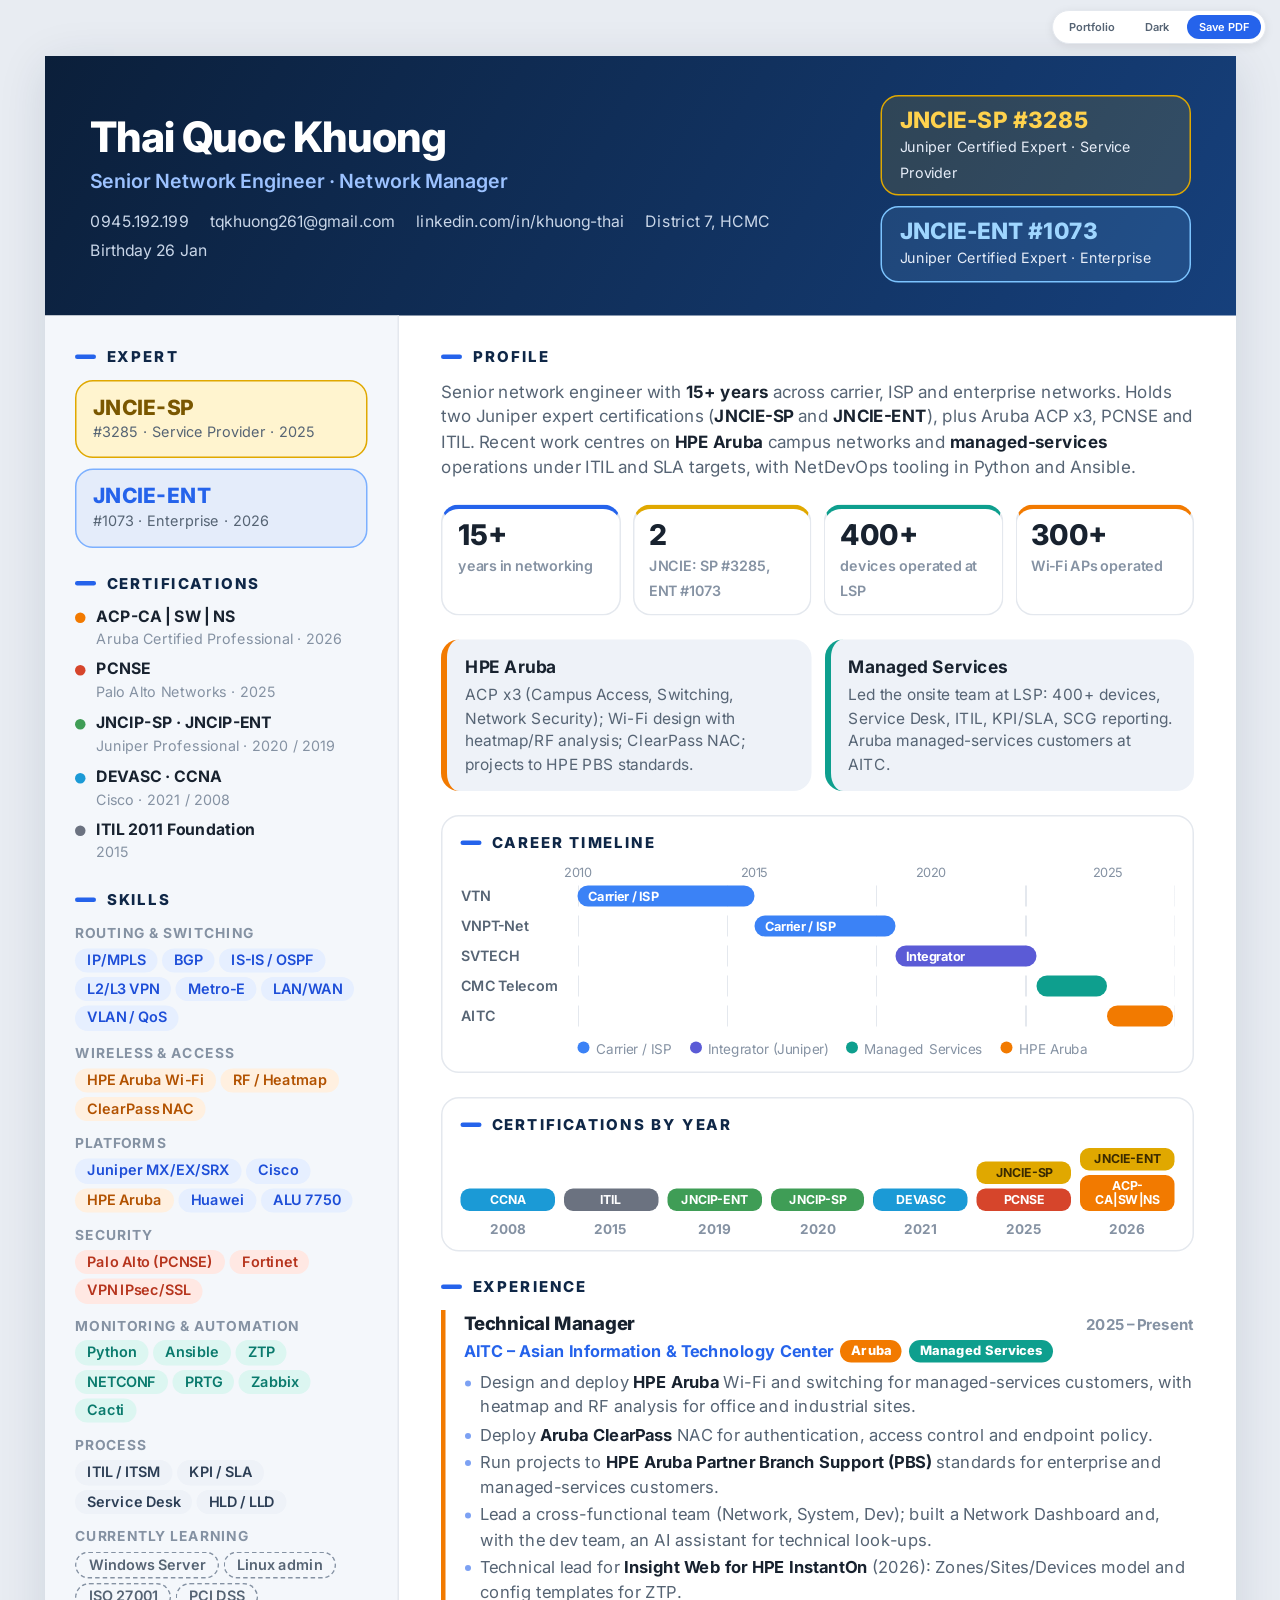
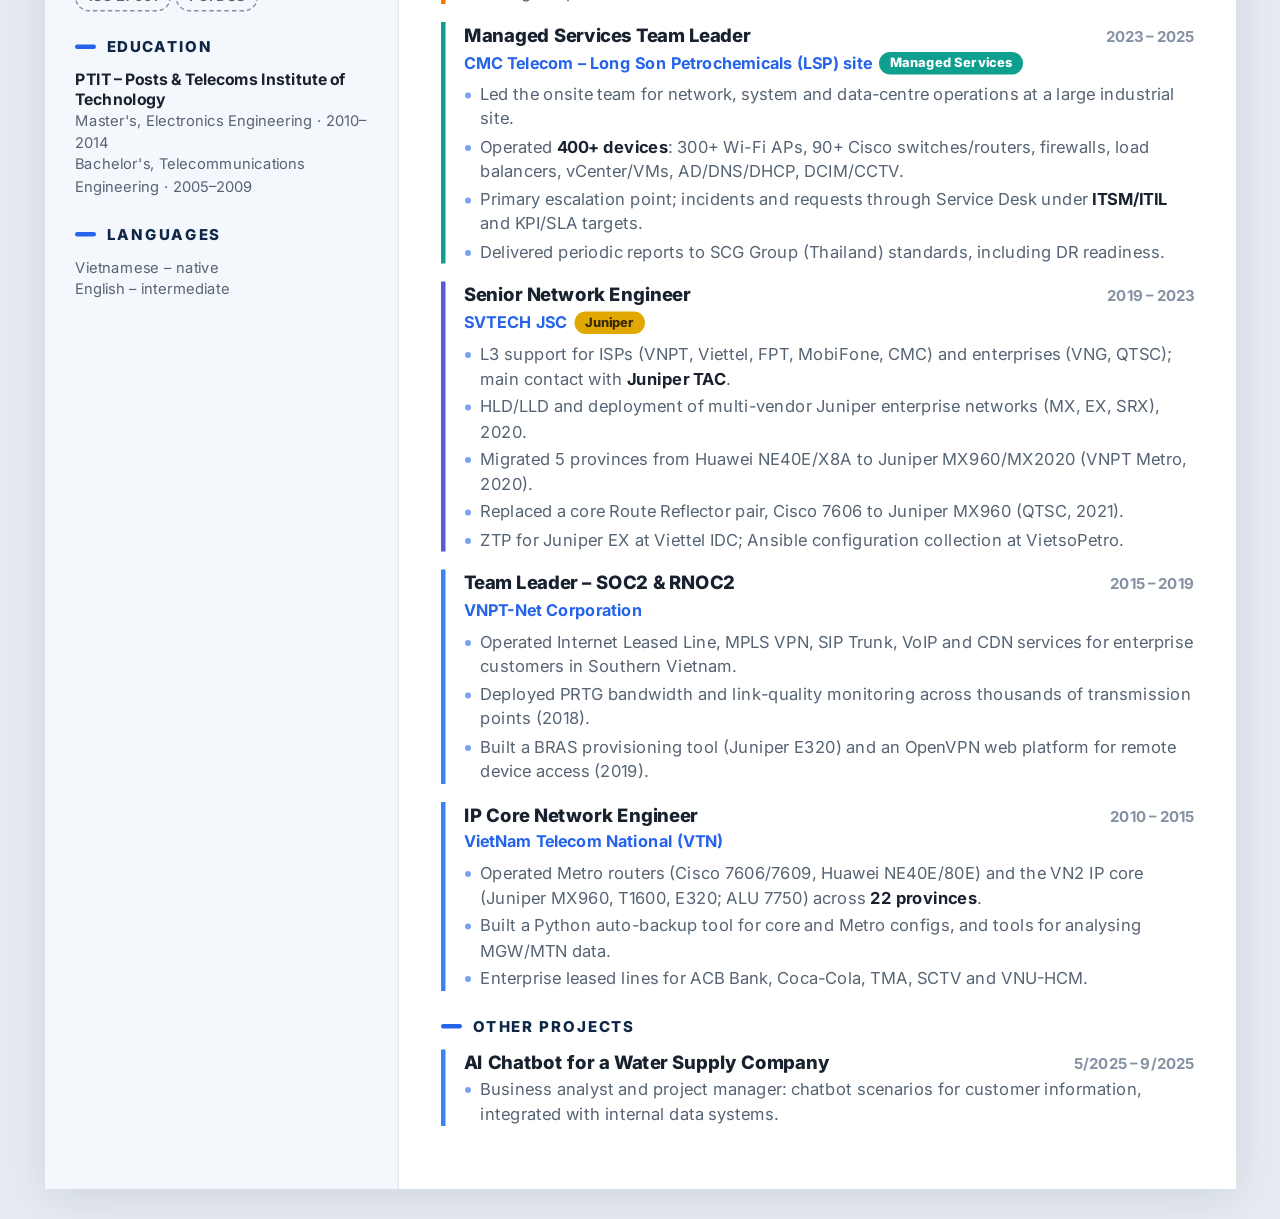
==== commit a44991da: "Add files via upload Override" ====
--- a/General/index.html
+++ b/General/index.html
@@ -1,366 +1,3 @@
-<!DOCTYPE html>
-<html lang="en">
-<head>
-<meta charset="utf-8"/>
-<meta content="width=device-width, initial-scale=1.0" name="viewport"/>
-<title>Thai Quoc Khuong – CV 2026</title>
-
-
-<link href="https://fonts.googleapis.com" rel="preconnect"/><link href="https://fonts.googleapis.com/css2?family=Inter:wght@400;500;600;700;800&amp;display=swap" rel="stylesheet"/>
-<link href="../assets/theme.css" rel="stylesheet"/><script>try{if(localStorage.cvTheme==='dark')document.documentElement.dataset.theme='dark'}catch(e){}</script></head>
-<body class="lang-en">
-<div class="sheet"><div class="controls"><button class="ctrl-btn" id="themeBtn" onclick="toggleTheme()">Dark</button><a class="ctrl-btn" href="../">Portfolio</a><div class="lang-toggle"><button class="lang-btn active" onclick="setLang('en')">EN</button><button class="lang-btn" onclick="setLang('vi')">VI</button></div><button class="ctrl-btn pri" onclick="window.print()">Save PDF</button></div>
-<!-- Controls -->
-
-<div class="page">
-<!-- HEADER -->
-<div class="cv-header">
-<div class="header-photo-wrap">
-<!-- Replace src with your actual photo URL -->
-<!-- <img class="header-photo" src="https://i.pravatar.cc/150?u=khuong" alt="Thai Quoc Khuong photo"> -->
-</div>
-<div class="header-info">
-<div class="header-name">Thai Quoc Khuong</div>
-<div class="header-title">
-<span data-lang="en">Senior Network Engineer · Network Manager</span>
-<span data-lang="vi">Kỹ sư Mạng Cao cấp · Trưởng bộ phận Mạng</span>
-</div>
-<div class="contacts">
-<div class="contact-item">0945.192.199</div>
-<div class="contact-item"><a href="mailto:tqkhuong261@gmail.com">tqkhuong261@gmail.com</a></div>
-<div class="contact-item">26/01</div>
-<div class="contact-item"><a href="https://linkedin.com/in/khuong-thai-77a56b158" target="_blank">linkedin.com/in/khuong-thai</a></div>
-<div class="contact-item"><span data-lang="en">District 7, HCMC</span>
-<span data-lang="vi">Quận 7, TP.HCM</span>
-</div>
-</div>
-</div>
-</div>
-<div class="cv-body">
-<!-- OBJECTIVE -->
-
-<!-- TECHNICAL SKILLS -->
-<div class="section">
-<div class="section-title">
-<span data-lang="en">Technical Skills</span>
-<span data-lang="vi">Kỹ năng kỹ thuật</span>
-</div>
-<div class="skills-grid">
-<div class="skill-group">
-<div class="skill-label">
-<span data-lang="en">Network Infrastructure</span>
-<span data-lang="vi">Hạ tầng mạng</span>
-</div>
-<div class="skill-tags">
-<span class="tag">LAN/WAN Design</span>
-<span class="tag">SD-WAN</span>
-<span class="tag">IP/MPLS</span>
-<span class="tag">BGP</span>
-<span class="tag">IS-IS / OSPF</span>
-<span class="tag">L2/L3 VPN</span>
-</div>
-</div>
-<div class="skill-group">
-<div class="skill-label">
-<span data-lang="en">Vendors &amp; Platforms</span>
-<span data-lang="vi">Thiết bị &amp; Nền tảng</span>
-</div>
-<div class="skill-tags">
-<span class="tag">Juniper EX/QFX/MX/SRX</span>
-<span class="tag">Cisco IOS-XR</span>
-<span class="tag">HPE Aruba</span>
-<span class="tag">Alcatel-Lucent 7750</span>
-<span class="tag">Huawei NE</span>
-</div>
-</div>
-<div class="skill-group">
-<div class="skill-label">
-<span data-lang="en">Security</span>
-<span data-lang="vi">Bảo mật</span>
-</div>
-<div class="skill-tags">
-<span class="tag">Palo Alto Firewall</span>
-<span class="tag">Fortinet</span>
-<span class="tag">Aruba ClearPass NAC</span>
-<span class="tag">Forescout</span>
-<span class="tag">VPN IPsec/SSL</span>
-</div>
-</div>
-<div class="skill-group">
-<div class="skill-label">
-<span data-lang="en">Automation &amp; Monitoring</span>
-<span data-lang="vi">Tự động hóa &amp; Giám sát</span>
-</div>
-<div class="skill-tags">
-<span class="tag">Python</span>
-<span class="tag">Ansible</span>
-<span class="tag">ZTP</span>
-<span class="tag">PRTG</span>
-<span class="tag">Zabbix</span>
-<span class="tag">Cacti / SolarWinds</span>
-</div>
-</div>
-<div class="skill-group">
-<div class="skill-label">
-<span data-lang="en">Frameworks &amp; Process</span>
-<span data-lang="vi">Quy trình &amp; Phương pháp</span>
-</div>
-<div class="skill-tags">
-<span class="tag">ITIL / ITSM</span>
-<span class="tag">KPI/SLA</span>
-<span class="tag">HLD/LLD Design</span>
-<span class="tag">Disaster Recovery</span>
-</div>
-</div>
-<div class="skill-group">
-<div class="skill-label">AI &amp; Digital</div>
-<div class="skill-tags">
-<span class="tag">AI Chatbot</span>
-<span class="tag">Network Dashboard</span>
-<span class="tag">NetDevOps</span>
-</div>
-</div>
-</div>
-</div>
-<!-- EXPERIENCE -->
-<div class="section">
-<div class="section-title">
-<span data-lang="en">Work Experience</span>
-<span data-lang="vi">Kinh nghiệm làm việc</span>
-</div>
-<!-- AITC -->
-<div class="exp-item">
-<div class="exp-header">
-<div class="exp-role">
-<span data-lang="en">Technical Manager</span>
-<span data-lang="vi">Trưởng bộ phận Kỹ thuật</span>
-</div>
-<div class="exp-date">2025 – <span data-lang="en">Present</span><span data-lang="vi">Nay</span></div>
-</div>
-<div class="exp-company">AITC – Asian Information &amp; Technology Center</div>
-<ul class="bullet-list">
-<li>
-<span data-lang="en"><strong>Enterprise Infrastructure:</strong> Designed and deployed large-scale Wi-Fi &amp; Switching (HPE Aruba) systems for Managed Services customers following international standards.</span>
-<span data-lang="vi"><strong>Hạ tầng Enterprise:</strong> Thiết kế và triển khai hệ thống mạng Wi-Fi &amp; Switching (HPE Aruba) quy mô lớn cho khách hàng Managed Services theo tiêu chuẩn quốc tế.</span>
-</li>
-<li>
-<span data-lang="en"><strong>Wi-Fi Optimization:</strong> Conducted Heatmap measurements and in-depth RF analysis to ensure high-performance coverage in office and industrial environments.</span>
-<span data-lang="vi"><strong>Tối ưu hóa Wi-Fi:</strong> Đo kiểm Heatmap và phân tích vô tuyến (RF) chuyên sâu, đảm bảo vùng phủ sóng hiệu suất cao cho môi trường văn phòng và nhà xưởng.</span>
-</li>
-<li>
-<span data-lang="en"><strong>NAC Management:</strong> Deployed Aruba ClearPass NAC for access control and automated endpoint security policy enforcement.</span>
-<span data-lang="vi"><strong>Quản trị NAC:</strong> Triển khai giải pháp Aruba ClearPass NAC để kiểm soát truy cập và tự động hóa chính sách an ninh thiết bị đầu cuối.</span>
-</li>
-
-
-</ul>
-</div>
-<!-- CMC Telecom -->
-<div class="exp-item">
-<div class="exp-header">
-<div class="exp-role">
-<span data-lang="en">Managed Services Team Leader</span>
-<span data-lang="vi">Trưởng nhóm Quản lý Dịch vụ</span>
-</div>
-<div class="exp-date">2023 – 2025</div>
-</div>
-<div class="exp-company">CMC Telecom</div>
-<ul class="bullet-list">
-<li>
-<span data-lang="en"><strong>Onsite Operations:</strong> Led end-to-end management of network, system, and data center infrastructure for Long Son Petrochemicals (LSP) industrial complex.</span>
-<span data-lang="vi"><strong>Quản lý vận hành toàn diện:</strong> Điều hành đội ngũ Onsite quản trị hạ tầng Mạng, Hệ thống và Data Center cho Tổ hợp hóa dầu Long Sơn (LSP).</span>
-</li>
-<li>
-<span data-lang="en"><strong>Enterprise Infrastructure at Scale:</strong> Operated <span class="metric">400+ devices</span> including 300+ APs (indoor/outdoor), Cisco switches/routers, firewalls, load balancers, and virtualized systems (vCenter, VMs, AD/DNS/DHCP, DCIM/CCTV).</span>
-<span data-lang="vi"><strong>Hạ tầng Enterprise quy mô lớn:</strong> Vận hành hệ thống <span class="metric">400+ thiết bị</span> (300+ APs, Cisco Switch/Router, Wireless, Firewall, Load Balancer) và hệ thống ảo hóa (vCenter, VMs, AD/DNS/DHCP, DCIM/CCTV).</span>
-</li>
-<li>
-<span data-lang="en"><strong>ITSM/ITIL &amp; SLA Compliance:</strong> Managed incidents and service requests through Service Desk with strict adherence to KPI/SLA targets.</span>
-<span data-lang="vi"><strong>Tiêu chuẩn ITIL &amp; SLA:</strong> Tiếp nhận và xử lý sự cố qua ServiceDesk, tuân thủ nghiêm ngặt KPI/SLA và quy trình ITSM/ITIL Foundation.</span>
-</li>
-
-</ul>
-</div>
-<!-- SVTECH -->
-<div class="exp-item">
-<div class="exp-header">
-<div class="exp-role">
-<span data-lang="en">Senior Network Engineer</span>
-<span data-lang="vi">Kỹ sư mạng cấp cao</span>
-</div>
-<div class="exp-date">2019 – 2023</div>
-</div>
-<div class="exp-company">SVTECH JSC</div>
-<ul class="bullet-list">
-<li>
-<span data-lang="en"><strong>L3 Technical Support &amp; Consulting:</strong> Resolved critical/major incidents on IP Core &amp; Enterprise networks; advised infrastructure solutions for major ISPs (VNPT, Viettel, FPT, CMC) and enterprises (Vietsov Petro, VNG, QTSC, TTC).</span>
-<span data-lang="vi"><strong>Hỗ trợ kỹ thuật L3 &amp; Tư vấn giải pháp:</strong> Xử lý sự cố Critical/Major trên hệ thống mạng và tư vấn hạ tầng cho nhóm Enterprise lớn (Vietsov Petro, VNG, QTSC, TTC) và các ISP.</span>
-</li>
-<li>
-<span data-lang="en"><strong>Juniper TAC Focal Point:</strong> Acted as primary technical lead with Juniper TAC to analyze system bugs, manage RMA processes, and optimize network performance.</span>
-<span data-lang="vi"><strong>Đầu mối Juniper TAC:</strong> Đại diện kỹ thuật phối hợp với Juniper TAC phân tích lỗi hệ thống (Bug), thực hiện RMA và tối ưu hóa hiệu suất mạng.</span>
-</li>
-<li>
-<span data-lang="en"><strong>Network Automation (ZTP):</strong> Deployed Zero-Touch Deployment for Juniper EX-switches at Viettel IDC; Ansible-based tools for automated configuration collection and site survey (VietsoPetro).</span>
-<span data-lang="vi"><strong>Tự động hóa (ZTP):</strong> Triển khai Zero-Touch Deployment cho EX-Switch tại Viettel-IDC; ứng dụng Ansible tự động hóa thu thập cấu hình/Site Survey tại VietsoPetro.</span>
-</li>
-
-
-</ul>
-</div>
-<!-- VNPT-NET -->
-<div class="exp-item">
-<div class="exp-header">
-<div class="exp-role">
-<span data-lang="en">Team Leader – SOC2 &amp; RNOC2</span>
-<span data-lang="vi">Trưởng nhóm Dịch vụ – SOC2 &amp; RNOC2</span>
-</div>
-<div class="exp-date">2015 – 2019</div>
-</div>
-<div class="exp-company">VNPT-Net Corporation</div>
-<ul class="bullet-list">
-<li>
-<span data-lang="en"><strong>Enterprise Connectivity:</strong> Deployed and operated Internet Leased Line, MPLS-based VPN, SIP Trunk, VoIP, and CDN services for corporate clients in Southern Vietnam.</span>
-<span data-lang="vi"><strong>Quản trị WAN &amp; Dịch vụ Enterprise:</strong> Triển khai và vận hành Internet Leased Line, VPN IP/MPLS, SIP Trunk, VoIP, CDN cho khối khách hàng tập đoàn và doanh nghiệp lớn tại miền Nam.</span>
-</li>
-<li>
-<span data-lang="en"><strong>BRAS Provisioning Tool:</strong> Built standardized configuration tool for BRAS pool provisioning on Juniper E320, reducing manual provisioning errors.</span>
-<span data-lang="vi"><strong>BRAS Provisioning Tool:</strong> Công cụ chuẩn hoá cấu hình khai báo Pool BRAS trên Juniper E320, giảm thiểu sai sót thủ công.</span>
-</li>
-
-
-</ul>
-</div>
-<!-- VTN -->
-<div class="exp-item">
-<div class="exp-header">
-<div class="exp-role">
-<span data-lang="en">IP Core Network Engineer</span>
-<span data-lang="vi">Kỹ sư mạng IP Core</span>
-</div>
-<div class="exp-date">2010 – 2015</div>
-</div>
-<div class="exp-company">
-<span data-lang="en">VietNam Telecom National (VTN)</span>
-<span data-lang="vi">Công ty Viễn thông Liên tỉnh (VTN)</span>
-</div>
-<ul class="bullet-list">
-<li>
-<span data-lang="en"><strong>Large-scale Core Operations:</strong> Operated Metro-Routers (Cisco 7606/7609, Huawei NE40E/80E) and IP Core VN2 (Juniper MX960, T1600; ALU 7750) across <span class="metric">22 provinces</span> in Southern Vietnam.</span>
-<span data-lang="vi"><strong>Quản trị hạ tầng WAN/LAN quy mô lớn:</strong> Vận hành và tối ưu hệ thống Core/Edge đa nền tảng (Cisco 7606/7609, Huawei NE40E, Juniper MX960/T1600, ALU 7750) tại <span class="metric">22 tỉnh/thành</span> khu vực phía Nam.</span>
-</li>
-<li>
-<span data-lang="en"><strong>Enterprise VPN &amp; Internet Services:</strong> Provisioned and maintained large-scale xDSL, FTTx, Leased Line and MPLS-based VPN services for enterprises and banking sector.</span>
-<span data-lang="vi"><strong>VPN Doanh nghiệp &amp; Dịch vụ Internet:</strong> Cung cấp và duy trì ổn định hạ tầng xDSL, FTTx, Leased Line và VPN IP/MPLS cho tập đoàn lớn và ngân hàng.</span>
-</li>
-
-
-
-</ul>
-</div>
-</div>
-<!-- CERTIFICATIONS -->
-<div class="section">
-<div class="section-title">
-<span data-lang="en">Certifications</span>
-<span data-lang="vi">Chứng chỉ</span>
-</div>
-<div class="cert-list">
-<div class="cert-row">
-<span class="cert-year">2026</span>
-<span><span class="cert-badge">ACP-CA|SW|NS</span><span class="cert-name">Aruba Certified Professional – Campus Access | Switching | Network Security</span></span>
-</div>
-<div class="cert-row">
-<span class="cert-year">2025</span>
-<span><span class="cert-badge hl">JNCIE-SP</span><span class="cert-name">Juniper Networks Certified Expert, Service Provider Routing &amp; Switching <em>(#3285)</em></span></span>
-</div><div class="cert-row"><span class="cert-year">2026</span><span><span class="cert-badge hl">JNCIE-ENT</span><span class="cert-name">Juniper Networks Certified Expert, Enterprise Routing &amp; Switching <em>(#1073)</em></span></span></div>
-<div class="cert-row">
-<span class="cert-year">2025</span>
-<span><span class="cert-badge">PCNSE</span><span class="cert-name">Palo Alto Networks Certified Network Security Engineer</span></span>
-</div>
-<div class="cert-row">
-<span class="cert-year">2021</span>
-<span><span class="cert-badge">DEVASC</span><span class="cert-name">Cisco Certified DevNet Associate</span></span>
-</div>
-<div class="cert-row">
-<span class="cert-year">2020</span>
-<span><span class="cert-badge">JNCIP-SP</span><span class="cert-name">Juniper – Service Provider Routing &amp; Switching, Professional</span></span>
-</div>
-<div class="cert-row">
-<span class="cert-year">2019</span>
-<span><span class="cert-badge">JNCIP-ENT</span><span class="cert-name">Juniper – Enterprise Routing &amp; Switching, Professional</span></span>
-</div>
-<div class="cert-row">
-<span class="cert-year">2015</span>
-<span><span class="cert-badge">ITIL</span><span class="cert-name">IT Infrastructure Library 2011 Foundation – Robusta</span></span>
-</div>
-<div class="cert-row">
-<span class="cert-year">2008</span>
-<span><span class="cert-badge">CCNA</span><span class="cert-name">Cisco Certified Network Associate</span></span>
-</div>
-</div>
-</div>
-<!-- EDUCATION -->
-<div class="section">
-<div class="section-title">
-<span data-lang="en">Education</span>
-<span data-lang="vi">Học vấn</span>
-</div>
-<div class="edu-item">
-<div class="edu-header">
-<div class="edu-school">
-<span data-lang="en">Posts &amp; Telecommunications Institute of Technology (PTIT)</span>
-<span data-lang="vi">Học viện Công nghệ Bưu chính Viễn thông (PTIT)</span>
-</div>
-<div class="edu-year">2010 – 2014</div>
-</div>
-<div class="edu-degree">
-<span data-lang="en">Master's Degree – Electronics Engineering</span>
-<span data-lang="vi">Thạc sỹ Điện – Điện tử</span>
-</div>
-
-</div>
-<div class="edu-item">
-<div class="edu-header">
-<div class="edu-school">
-<span data-lang="en">Posts &amp; Telecommunications Institute of Technology (PTIT)</span>
-<span data-lang="vi">Học viện Công nghệ Bưu chính Viễn thông (PTIT)</span>
-</div>
-<div class="edu-year">2005 – 2009</div>
-</div>
-<div class="edu-degree">
-<span data-lang="en">Bachelor's Degree – Telecommunications Engineering</span>
-<span data-lang="vi">Kỹ sư Điện tử Viễn thông</span>
-</div>
-
-</div>
-</div>
-<!-- TOOLS -->
-
-<!-- LANGUAGES & INTERESTS -->
-<div class="section">
-<div class="section-title">
-<span data-lang="en">Languages</span>
-<span data-lang="vi">Ngôn ngữ</span>
-</div>
-<div class="info-row">
-<div class="info-group">
-<div class="info-label">
-<span data-lang="en">Languages</span>
-<span data-lang="vi">Ngôn ngữ</span>
-</div>
-<div class="info-value">
-<span data-lang="en">Vietnamese (Native) · English (Intermediate)</span>
-<span data-lang="vi">Tiếng Việt (Bản ngữ) · Tiếng Anh (Trung cấp)</span>
-</div>
-</div>
-
-</div>
-</div>
-</div><!-- end cv-body -->
-</div><!-- end page -->
-
-</div>
-<script>function setLang(l){document.body.className='lang-'+l;document.querySelectorAll('.lang-btn').forEach(function(b){b.classList.toggle('active',b.textContent.toLowerCase()===l)});document.documentElement.lang=l;window.fitSheet&&fitSheet();}</script><script src="../assets/fit.js"></script>
-</body>
-</html>
+<!DOCTYPE html><html lang="en"><head><meta charset="UTF-8"><meta name="viewport" content="width=device-width, initial-scale=1.0">
+<title>Thai Quoc Khuong – Senior Network Engineer</title><link rel="preconnect" href="https://fonts.googleapis.com"><link href="https://fonts.googleapis.com/css2?family=Inter:wght@400;500;600;700;800&display=swap" rel="stylesheet">
+<link rel="stylesheet" href="../assets/site.css"><script>try{if(localStorage.cvTheme==='dark')document.documentElement.dataset.theme='dark'}catch(e){}</script></head><body><div class="controls"><a class="cb" href="../">Portfolio</a><button class="cb" id="themeBtn" onclick="toggleTheme()">Dark</button><button class="cb pri" onclick="window.print()">Save PDF</button></div><div class="a4"><div class="hd"><div><h1>Thai Quoc Khuong</h1><div class="role">Senior Network Engineer · Network Manager</div><div class="ct"><span>0945.192.199</span><span>tqkhuong261@gmail.com</span><span>linkedin.com/in/khuong-thai</span><span>District 7, HCMC</span><span>Birthday 26 Jan</span></div></div><div class="exp-badges"><div class="eb"><b>JNCIE-SP #3285</b><span>Juniper Certified Expert · Service Provider</span></div><div class="eb ent"><b>JNCIE-ENT #1073</b><span>Juniper Certified Expert · Enterprise</span></div></div></div><div class="grid"><aside class="side"><div class="sec"><h2>Expert</h2><div class="xc"><b>JNCIE-SP</b><span>#3285 · Service Provider · 2025</span></div><div class="xc ent"><b>JNCIE-ENT</b><span>#1073 · Enterprise · 2026</span></div></div><div class="sec"><h2>Certifications</h2><div class="cl"><i style="background:#f27a00"></i><div><b>ACP-CA | SW | NS</b><span>Aruba Certified Professional · 2026</span></div></div><div class="cl"><i style="background:#d6452b"></i><div><b>PCNSE</b><span>Palo Alto Networks · 2025</span></div></div><div class="cl"><i style="background:#3f9d56"></i><div><b>JNCIP-SP · JNCIP-ENT</b><span>Juniper Professional · 2020 / 2019</span></div></div><div class="cl"><i style="background:#1b9ad6"></i><div><b>DEVASC · CCNA</b><span>Cisco · 2021 / 2008</span></div></div><div class="cl"><i style="background:#6b7280"></i><div><b>ITIL 2011 Foundation</b><span>2015</span></div></div></div><div class="sec"><h2>Skills</h2><div class="sk"><label>Routing & switching</label><div class="tgs"><span class="tg n">IP/MPLS</span><span class="tg n">BGP</span><span class="tg n">IS-IS / OSPF</span><span class="tg n">L2/L3 VPN</span><span class="tg n">Metro-E</span><span class="tg n">LAN/WAN</span><span class="tg n">VLAN / QoS</span></div></div><div class="sk"><label>Wireless & access</label><div class="tgs"><span class="tg o">HPE Aruba Wi-Fi</span><span class="tg o">RF / Heatmap</span><span class="tg o">ClearPass NAC</span></div></div><div class="sk"><label>Platforms</label><div class="tgs"><span class="tg n">Juniper MX/EX/SRX</span><span class="tg n">Cisco</span><span class="tg o">HPE Aruba</span><span class="tg n">Huawei</span><span class="tg n">ALU 7750</span></div></div><div class="sk"><label>Security</label><div class="tgs"><span class="tg s">Palo Alto (PCNSE)</span><span class="tg s">Fortinet</span><span class="tg s">VPN IPsec/SSL</span></div></div><div class="sk"><label>Monitoring & automation</label><div class="tgs"><span class="tg a">Python</span><span class="tg a">Ansible</span><span class="tg a">ZTP</span><span class="tg a">NETCONF</span><span class="tg a">PRTG</span><span class="tg a">Zabbix</span><span class="tg a">Cacti</span></div></div><div class="sk"><label>Process</label><div class="tgs"><span class="tg x">ITIL / ITSM</span><span class="tg x">KPI / SLA</span><span class="tg x">Service Desk</span><span class="tg x">HLD / LLD</span></div></div><div class="sk"><label>Currently learning</label><div class="tgs"><span class="tg l">Windows Server</span><span class="tg l">Linux admin</span><span class="tg l">ISO 27001</span><span class="tg l">PCI DSS</span></div></div></div><div class="sec"><h2>Education</h2><div class="ed"><b>PTIT – Posts & Telecoms Institute of Technology</b><span>Master's, Electronics Engineering · 2010–2014</span><span>Bachelor's, Telecommunications Engineering · 2005–2009</span></div></div><div class="sec"><h2>Languages</h2><div class="ed"><span>Vietnamese – native</span><span>English – intermediate</span></div></div></aside><div class="main"><div class="sec"><h2>Profile</h2><p class="sum" style="margin-bottom:5px">Senior network engineer with <strong>15+ years</strong> across carrier, ISP and enterprise networks. Holds two Juniper expert certifications (<strong>JNCIE-SP</strong> and <strong>JNCIE-ENT</strong>), plus Aruba ACP x3, PCNSE and ITIL. Recent work centres on <strong>HPE Aruba</strong> campus networks and <strong>managed-services</strong> operations under ITIL and SLA targets, with NetDevOps tooling in Python and Ansible.</p></div><div class="stats"><div class="st "><b>15+</b><span>years in networking</span></div><div class="st g"><b>2</b><span>JNCIE: SP #3285, ENT #1073</span></div><div class="st t"><b>400+</b><span>devices operated at LSP</span></div><div class="st o"><b>300+</b><span>Wi-Fi APs operated</span></div></div><div class="calls"><div class="call a"><b>HPE Aruba</b><p>ACP x3 (Campus Access, Switching, Network Security); Wi-Fi design with heatmap/RF analysis; ClearPass NAC; projects to HPE PBS standards.</p></div><div class="call m"><b>Managed Services</b><p>Led the onsite team at LSP: 400+ devices, Service Desk, ITIL, KPI/SLA, SCG reporting. Aruba managed-services customers at AITC.</p></div></div><div class="chart"><h2>Career timeline</h2><div class="ax"><span style="left:0.0%">2010</span><span style="left:29.6%">2015</span><span style="left:59.2%">2020</span><span style="left:88.8%">2025</span></div><div class="row"><label>VTN</label><div class="trk"><div class="bar b-carrier" style="left:0.0%;width:29.6%">Carrier / ISP</div></div></div><div class="row"><label>VNPT-Net</label><div class="trk"><div class="bar b-carrier" style="left:29.6%;width:23.7%">Carrier / ISP</div></div></div><div class="row"><label>SVTECH</label><div class="trk"><div class="bar b-integ" style="left:53.3%;width:23.7%">Integrator</div></div></div><div class="row"><label>CMC Telecom</label><div class="trk"><div class="bar b-ms" style="left:76.9%;width:11.8%"></div></div></div><div class="row"><label>AITC</label><div class="trk"><div class="bar b-aruba" style="left:88.8%;width:10.9%"></div></div></div><div class="leg"><span><i style="background:#3b82f6"></i>Carrier / ISP</span><span><i style="background:#5b5bd6"></i>Integrator (Juniper)</span><span><i style="background:var(--teal)"></i>Managed Services</span><span><i style="background:var(--orange)"></i>HPE Aruba</span></div></div><div class="chart"><h2>Certifications by year</h2><div class="cc"><div class="col"><div class="cp v-ci">CCNA</div><div class="yr">2008</div></div><div class="col"><div class="cp v-it">ITIL</div><div class="yr">2015</div></div><div class="col"><div class="cp v-jp">JNCIP-ENT</div><div class="yr">2019</div></div><div class="col"><div class="cp v-jp">JNCIP-SP</div><div class="yr">2020</div></div><div class="col"><div class="cp v-ci">DEVASC</div><div class="yr">2021</div></div><div class="col"><div class="cp v-jx">JNCIE-SP</div><div class="cp v-pa">PCNSE</div><div class="yr">2025</div></div><div class="col"><div class="cp v-jx">JNCIE-ENT</div><div class="cp v-ar">ACP-CA|SW|NS</div><div class="yr">2026</div></div></div></div><div class="sec"><h2>Experience</h2><div class="job aruba"><div class="jh"><b>Technical Manager</b><span class="dt">2025 – Present</span></div><div class="org">AITC – Asian Information & Technology Center <span class="pill p-o">Aruba</span><span class="pill p-t">Managed Services</span></div><ul><li>Design and deploy <strong>HPE Aruba</strong> Wi-Fi and switching for managed-services customers, with heatmap and RF analysis for office and industrial sites.</li><li>Deploy <strong>Aruba ClearPass</strong> NAC for authentication, access control and endpoint policy.</li><li>Run projects to <strong>HPE Aruba Partner Branch Support (PBS)</strong> standards for enterprise and managed-services customers.</li><li>Lead a cross-functional team (Network, System, Dev); built a Network Dashboard and, with the dev team, an AI assistant for technical look-ups.</li><li>Technical lead for <strong>Insight Web for HPE InstantOn</strong> (2026): Zones/Sites/Devices model and config templates for ZTP.</li></ul></div><div class="job ms"><div class="jh"><b>Managed Services Team Leader</b><span class="dt">2023 – 2025</span></div><div class="org">CMC Telecom – Long Son Petrochemicals (LSP) site <span class="pill p-t">Managed Services</span></div><ul><li>Led the onsite team for network, system and data-centre operations at a large industrial site.</li><li>Operated <strong>400+ devices</strong>: 300+ Wi-Fi APs, 90+ Cisco switches/routers, firewalls, load balancers, vCenter/VMs, AD/DNS/DHCP, DCIM/CCTV.</li><li>Primary escalation point; incidents and requests through Service Desk under <strong>ITSM/ITIL</strong> and KPI/SLA targets.</li><li>Delivered periodic reports to SCG Group (Thailand) standards, including DR readiness.</li></ul></div><div class="job integ"><div class="jh"><b>Senior Network Engineer</b><span class="dt">2019 – 2023</span></div><div class="org">SVTECH JSC <span class="pill p-g">Juniper</span></div><ul><li>L3 support for ISPs (VNPT, Viettel, FPT, MobiFone, CMC) and enterprises (VNG, QTSC); main contact with <strong>Juniper TAC</strong>.</li><li>HLD/LLD and deployment of multi-vendor Juniper enterprise networks (MX, EX, SRX), 2020.</li><li>Migrated 5 provinces from Huawei NE40E/X8A to Juniper MX960/MX2020 (VNPT Metro, 2020).</li><li>Replaced a core Route Reflector pair, Cisco 7606 to Juniper MX960 (QTSC, 2021).</li><li>ZTP for Juniper EX at Viettel IDC; Ansible configuration collection at VietsoPetro.</li></ul></div><div class="job "><div class="jh"><b>Team Leader – SOC2 & RNOC2</b><span class="dt">2015 – 2019</span></div><div class="org">VNPT-Net Corporation </div><ul><li>Operated Internet Leased Line, MPLS VPN, SIP Trunk, VoIP and CDN services for enterprise customers in Southern Vietnam.</li><li>Deployed PRTG bandwidth and link-quality monitoring across thousands of transmission points (2018).</li><li>Built a BRAS provisioning tool (Juniper E320) and an OpenVPN web platform for remote device access (2019).</li></ul></div><div class="job "><div class="jh"><b>IP Core Network Engineer</b><span class="dt">2010 – 2015</span></div><div class="org">VietNam Telecom National (VTN) </div><ul><li>Operated Metro routers (Cisco 7606/7609, Huawei NE40E/80E) and the VN2 IP core (Juniper MX960, T1600, E320; ALU 7750) across <strong>22 provinces</strong>.</li><li>Built a Python auto-backup tool for core and Metro configs, and tools for analysing MGW/MTN data.</li><li>Enterprise leased lines for ACB Bank, Coca-Cola, TMA, SCTV and VNU-HCM.</li></ul></div></div><div class="sec"><h2>Other projects</h2><div class="job"><div class="jh"><b>AI Chatbot for a Water Supply Company</b><span class="dt">5/2025 – 9/2025</span></div><ul><li>Business analyst and project manager: chatbot scenarios for customer information, integrated with internal data systems.</li></ul></div></div></div></div></div><script src="../assets/site.js"></script></body></html>
--- a/assets/site.css
+++ b/assets/site.css
@@ -0,0 +1,105 @@
+:root{--bg:#e8ecf2;--paper:#fff;--text:#18222f;--muted:#566474;--soft:#8592a3;--line:#e4e8ee;--side:#f4f7fb;
+ --navy:#0f2747;--blue:#2563eb;--indigo:#5b5bd6;--teal:#0e9f8e;--orange:#f27a00;--gold:#e0a800;--goldbg:#fff4cf;--goldt:#7a5700;
+ --chip:#eef2f8;--chipt:#2c3e55;--btn:#fff;--green:#17935f}
+html[data-theme="dark"]{--bg:#090c12;--paper:#131923;--text:#e8edf4;--muted:#a6b2c2;--soft:#7a8798;--line:#232c3a;--side:#0f1520;
+ --chip:#1c2433;--chipt:#c8d4e6;--btn:#131923;--goldbg:#33290d;--goldt:#f1c76a;--green:#4cc38a;color-scheme:dark}
+*{margin:0;padding:0;box-sizing:border-box}
+html{background:var(--bg)}
+body{font-family:'Inter','Segoe UI',system-ui,sans-serif;color:var(--text);font-size:11px;line-height:1.5;-webkit-font-smoothing:antialiased;overflow-x:hidden}
+a{color:inherit;text-decoration:none}ul{list-style:none}strong{font-weight:700;color:var(--text)}
+/* floating controls */
+.controls{position:fixed;top:10px;right:14px;z-index:20;display:flex;gap:6px;background:var(--paper);border:1px solid var(--line);padding:4px;border-radius:99px;box-shadow:0 2px 10px rgba(0,0,0,.08)}
+.cb{font:600 11px 'Inter',sans-serif;border:0;background:transparent;color:var(--muted);padding:5px 12px;border-radius:99px;cursor:pointer}
+.cb:hover{color:var(--blue)}.cb.pri{background:var(--blue);color:#fff}.cb.on{background:var(--chip);color:var(--blue)}
+/* A4 sheet */
+.a4{width:794px;margin:56px auto 40px;background:var(--paper);box-shadow:0 6px 30px rgba(15,39,71,.12);overflow:hidden}
+html.scaled .a4{position:absolute;top:0;left:0;margin:0}
+.hd{background:linear-gradient(120deg,#0b1f3a,#16407c);color:#fff;padding:26px 30px 22px;display:flex;justify-content:space-between;gap:18px;align-items:center}
+.hd h1{font-size:28px;font-weight:800;letter-spacing:-.02em;line-height:1.1}
+.hd .role{color:#9cc2ff;font-weight:600;font-size:13px;margin-top:4px}
+.hd .ct{display:flex;flex-wrap:wrap;gap:3px 14px;margin-top:10px;font-size:10.5px;color:#c9d6e8}
+.exp-badges{display:flex;flex-direction:column;gap:7px;min-width:196px}
+.eb{border:1.5px solid var(--gold);background:rgba(224,168,0,.14);border-radius:12px;padding:7px 12px}
+.eb b{display:block;color:#ffd24d;font-size:15px;font-weight:800;letter-spacing:.01em;line-height:1.2}
+.eb span{font-size:9.5px;color:#e6edf8}
+.eb.ent{border-color:#7cc4ff;background:rgba(124,196,255,.12)}.eb.ent b{color:#9fd6ff}
+.grid{display:grid;grid-template-columns:236px 1fr}
+.side{background:var(--side);padding:20px 20px 24px;border-right:1px solid var(--line)}
+.main{padding:20px 28px 26px}
+h2{display:flex;align-items:center;gap:7px;font-size:10px;font-weight:800;letter-spacing:.12em;text-transform:uppercase;color:var(--navy);margin:0 0 8px}
+html[data-theme="dark"] h2{color:#9cc2ff}
+h2::before{content:'';width:14px;height:3px;border-radius:99px;background:var(--blue)}
+.sec{margin-bottom:16px;break-inside:avoid}
+.sum{color:var(--muted);font-size:11.3px}
+.note{margin-top:7px;background:var(--chip);border-radius:10px;padding:7px 10px;color:var(--muted);font-size:10.3px}
+/* stats */
+.stats{display:grid;grid-template-columns:repeat(4,1fr);gap:8px;margin-bottom:16px}
+.st{border:1px solid var(--line);border-radius:12px;padding:8px 10px;border-top:3px solid var(--blue)}
+.st b{display:block;font-size:19px;font-weight:800;line-height:1.1;color:var(--text)}.st span{font-size:9.5px;color:var(--soft);font-weight:600}
+.st.o{border-top-color:var(--orange)}.st.t{border-top-color:var(--teal)}.st.g{border-top-color:var(--gold)}
+/* callouts */
+.calls{display:grid;grid-template-columns:1fr 1fr;gap:9px;margin-bottom:16px}
+.call{border-radius:12px;padding:10px 12px;background:var(--chip)}.call.a{border-left:4px solid var(--orange)}.call.m{border-left:4px solid var(--teal)}
+.call b{font-size:11.5px;display:block;margin-bottom:2px}.call p{color:var(--muted);font-size:10.3px}
+/* charts */
+.chart{border:1px solid var(--line);border-radius:12px;padding:10px 12px 8px;margin-bottom:16px;break-inside:avoid}
+.chart h2{margin-bottom:6px}
+.ax{display:flex;margin-left:78px;position:relative;height:12px;font-size:8.5px;color:var(--soft)}.ax span{position:absolute;transform:translateX(-50%)}
+.row{display:flex;align-items:center;height:20px}.row label{width:78px;font-size:9.5px;font-weight:600;color:var(--muted);white-space:nowrap}
+.trk{position:relative;flex:1;height:14px;background:repeating-linear-gradient(90deg,var(--line) 0 1px,transparent 1px 25%)}
+.bar{position:absolute;top:0;height:14px;border-radius:7px;color:#fff;font-size:8.5px;font-weight:700;padding:0 7px;line-height:14px;white-space:nowrap;overflow:hidden}
+.b-carrier{background:#3b82f6}.b-integ{background:#5b5bd6}.b-ms{background:var(--teal)}.b-aruba{background:var(--orange)}
+.leg{display:flex;gap:12px;margin:5px 0 0 78px;font-size:9px;color:var(--soft)}.leg i{display:inline-block;width:8px;height:8px;border-radius:50%;margin-right:4px}
+.cc{display:flex;align-items:flex-end;gap:6px;height:auto;padding-top:2px}
+.col{flex:1;display:flex;flex-direction:column;justify-content:flex-end;gap:3px;align-items:stretch;text-align:center}
+.col .yr{font-size:9px;font-weight:700;color:var(--soft);margin-top:2px}
+.cp{border-radius:6px;font-size:8.2px;font-weight:700;padding:3px 2px;color:#fff;line-height:1.1}
+.v-jx{background:var(--gold);color:#3a2a00}.v-jp{background:#3f9d56}.v-ar{background:var(--orange)}.v-pa{background:#d6452b}.v-ci{background:#1b9ad6}.v-it{background:#6b7280}.v-js{background:#3f9d56}
+/* experience */
+.job{border-left:3px solid #3b82f6;padding:0 0 0 12px;margin-bottom:12px;break-inside:avoid}
+.job.aruba{border-color:var(--orange)}.job.ms{border-color:var(--teal)}.job.integ{border-color:var(--indigo)}
+.jh{display:flex;justify-content:space-between;gap:8px;align-items:baseline}.jh b{font-size:12.3px;font-weight:800}
+.dt{font-size:10px;color:var(--soft);font-weight:700;white-space:nowrap}
+.org{color:var(--blue);font-weight:700;font-size:10.8px;margin:1px 0 4px;display:flex;gap:5px;flex-wrap:wrap;align-items:center}
+.job li{position:relative;padding-left:11px;margin-bottom:2px;color:var(--muted)}
+.job li::before{content:'';position:absolute;left:1px;top:.65em;width:4px;height:4px;border-radius:50%;background:var(--blue);opacity:.6}
+.pill{font-size:8.6px;font-weight:800;padding:0 7px;border-radius:99px;color:#fff;letter-spacing:.03em;line-height:15px}
+.p-o{background:var(--orange)}.p-t{background:var(--teal)}.p-g{background:var(--gold);color:#3a2a00}.p-b{background:var(--blue)}.p-x{background:var(--chip);color:var(--chipt)}
+/* sidebar */
+.xc{border-radius:12px;padding:9px 11px;margin-bottom:7px;background:var(--goldbg);border:1.5px solid var(--gold)}
+.xc b{display:block;font-size:14px;font-weight:800;color:var(--goldt);line-height:1.15}.xc span{font-size:9.6px;color:var(--muted)}
+.xc.ent{background:rgba(37,99,235,.08);border-color:#7cb0ff}.xc.ent b{color:var(--blue)}
+.cl{display:flex;gap:7px;margin-bottom:6px;align-items:flex-start}.cl i{width:7px;height:7px;border-radius:50%;margin-top:4px;flex:none}
+.cl b{font-size:10.5px;display:block;line-height:1.25}.cl span{font-size:9.5px;color:var(--soft)}
+.sk{margin-bottom:8px}.sk label{display:block;font-size:9.2px;font-weight:700;color:var(--soft);margin-bottom:3px;text-transform:uppercase;letter-spacing:.06em}
+.tgs{display:flex;flex-wrap:wrap;gap:3px}
+.tg{font-size:9.6px;font-weight:600;padding:1px 8px;border-radius:99px;background:var(--chip);color:var(--chipt)}
+.tg.o{background:#fff0e0;color:#b25200}.tg.n{background:#e6efff;color:#1d4ed8}.tg.a{background:#dcf6f1;color:#0a7a6d}.tg.s{background:#ffe8e3;color:#b6341d}.tg.l{background:transparent;border:1px dashed var(--soft);color:var(--muted)}
+html[data-theme="dark"] .tg.o{background:#3a2610;color:#ffb066}html[data-theme="dark"] .tg.n{background:#16264a;color:#9cc2ff}html[data-theme="dark"] .tg.a{background:#0f3330;color:#6fe0cf}html[data-theme="dark"] .tg.s{background:#3a1a14;color:#ff9c86}
+.ed b{font-size:10.5px;display:block;line-height:1.3}.ed span{font-size:9.8px;color:var(--muted);display:block}.ed{margin-bottom:6px}
+/* role fit */
+.fit{display:grid;grid-template-columns:128px 1fr;gap:5px 10px;margin-bottom:16px}
+.fit>b{font-size:10.6px;display:flex;flex-direction:column;gap:2px;align-items:flex-start;line-height:1.25}.fit>p{color:var(--muted);padding-bottom:5px;border-bottom:1px solid var(--line)}
+/* mobile / print */
+@media(max-width:759px){.a4{width:100%;margin:50px 0 0}.hd{flex-direction:column;align-items:flex-start;padding:20px}.grid{grid-template-columns:1fr}.main{padding:18px}.stats{grid-template-columns:1fr 1fr}.calls{grid-template-columns:1fr}.fit{grid-template-columns:1fr}.side{border-right:0}.ax,.leg{margin-left:70px}.row label{width:70px}}
+@media print{html,body{background:#fff!important;height:auto!important}.controls{display:none}.a4,html.scaled .a4{position:static;transform:none!important;margin:0;width:210mm;box-shadow:none}@page{size:A4;margin:0}.job,.sec,.chart{break-inside:avoid}}
+[data-lang]{display:none}body.lang-en [data-lang="en"],body.lang-vi [data-lang="vi"]{display:contents}
+/* portfolio index */
+.home{max-width:1040px;margin:0 auto;padding:70px 24px 40px;font-size:13px}
+.home .hero{text-align:center;margin-bottom:26px}
+.home h1{font-size:40px;font-weight:800;letter-spacing:-.02em;line-height:1.1}
+.home .role{color:var(--blue);font-weight:700;font-size:15px;margin-top:6px}
+.home .bd{display:flex;flex-wrap:wrap;gap:6px;justify-content:center;margin-top:14px}
+.home .bd span{font-weight:700;font-size:11px;padding:3px 12px;border-radius:99px;background:var(--chip);color:var(--chipt)}
+.home .bd span.x{background:var(--goldbg);color:var(--goldt);border:1px solid var(--gold)}.home .bd span.e{background:rgba(37,99,235,.1);color:var(--blue);border:1px solid #7cb0ff}
+.home .ct{display:flex;flex-wrap:wrap;gap:4px 18px;justify-content:center;margin-top:14px;color:var(--muted)}
+.home .lbl{text-align:center;color:var(--soft);font-weight:800;font-size:11px;letter-spacing:.12em;text-transform:uppercase;margin:0 0 14px}
+.cards{display:grid;grid-template-columns:1fr 1fr;gap:14px}
+.card{display:flex;flex-direction:column;background:var(--paper);border:1px solid var(--line);border-radius:18px;padding:20px 22px;transition:.2s;border-top:4px solid var(--blue)}
+.card:hover{transform:translateY(-3px);box-shadow:0 10px 28px rgba(15,39,71,.12)}
+.card.o{border-top-color:var(--orange)}.card.t{border-top-color:var(--teal)}.card.i{border-top-color:var(--indigo)}
+.card h2{font-size:17px;letter-spacing:0;text-transform:none;color:var(--text);margin:0}.card h2::before{display:none}
+.card .s{color:var(--blue);font-weight:700;font-size:12px;margin:2px 0 8px}.card p{color:var(--muted);flex:1;margin-bottom:12px}
+.card .go{color:var(--blue);font-weight:800;text-align:right}.card .new{color:var(--green)}
+.foot{text-align:center;color:var(--soft);font-size:11px;margin-top:22px}
+@media(max-width:700px){.cards{grid-template-columns:1fr}.home h1{font-size:30px}}
